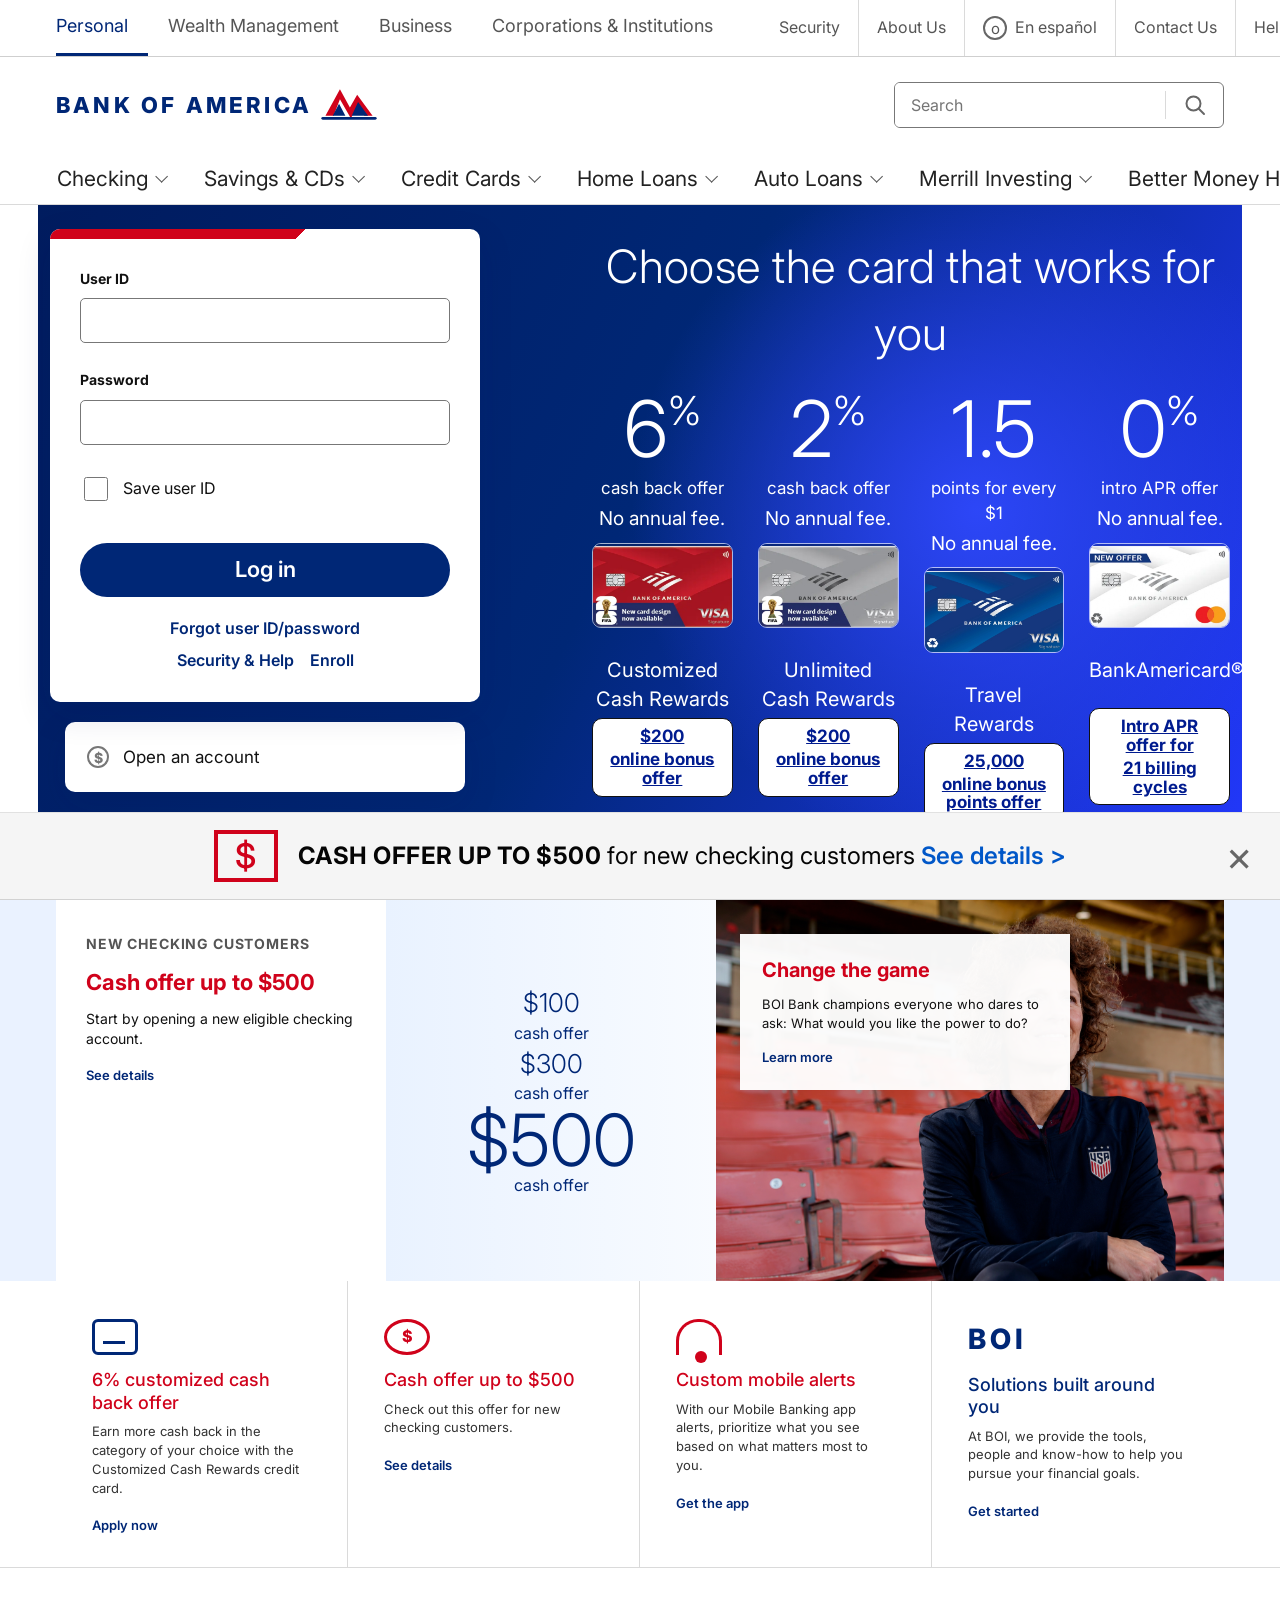
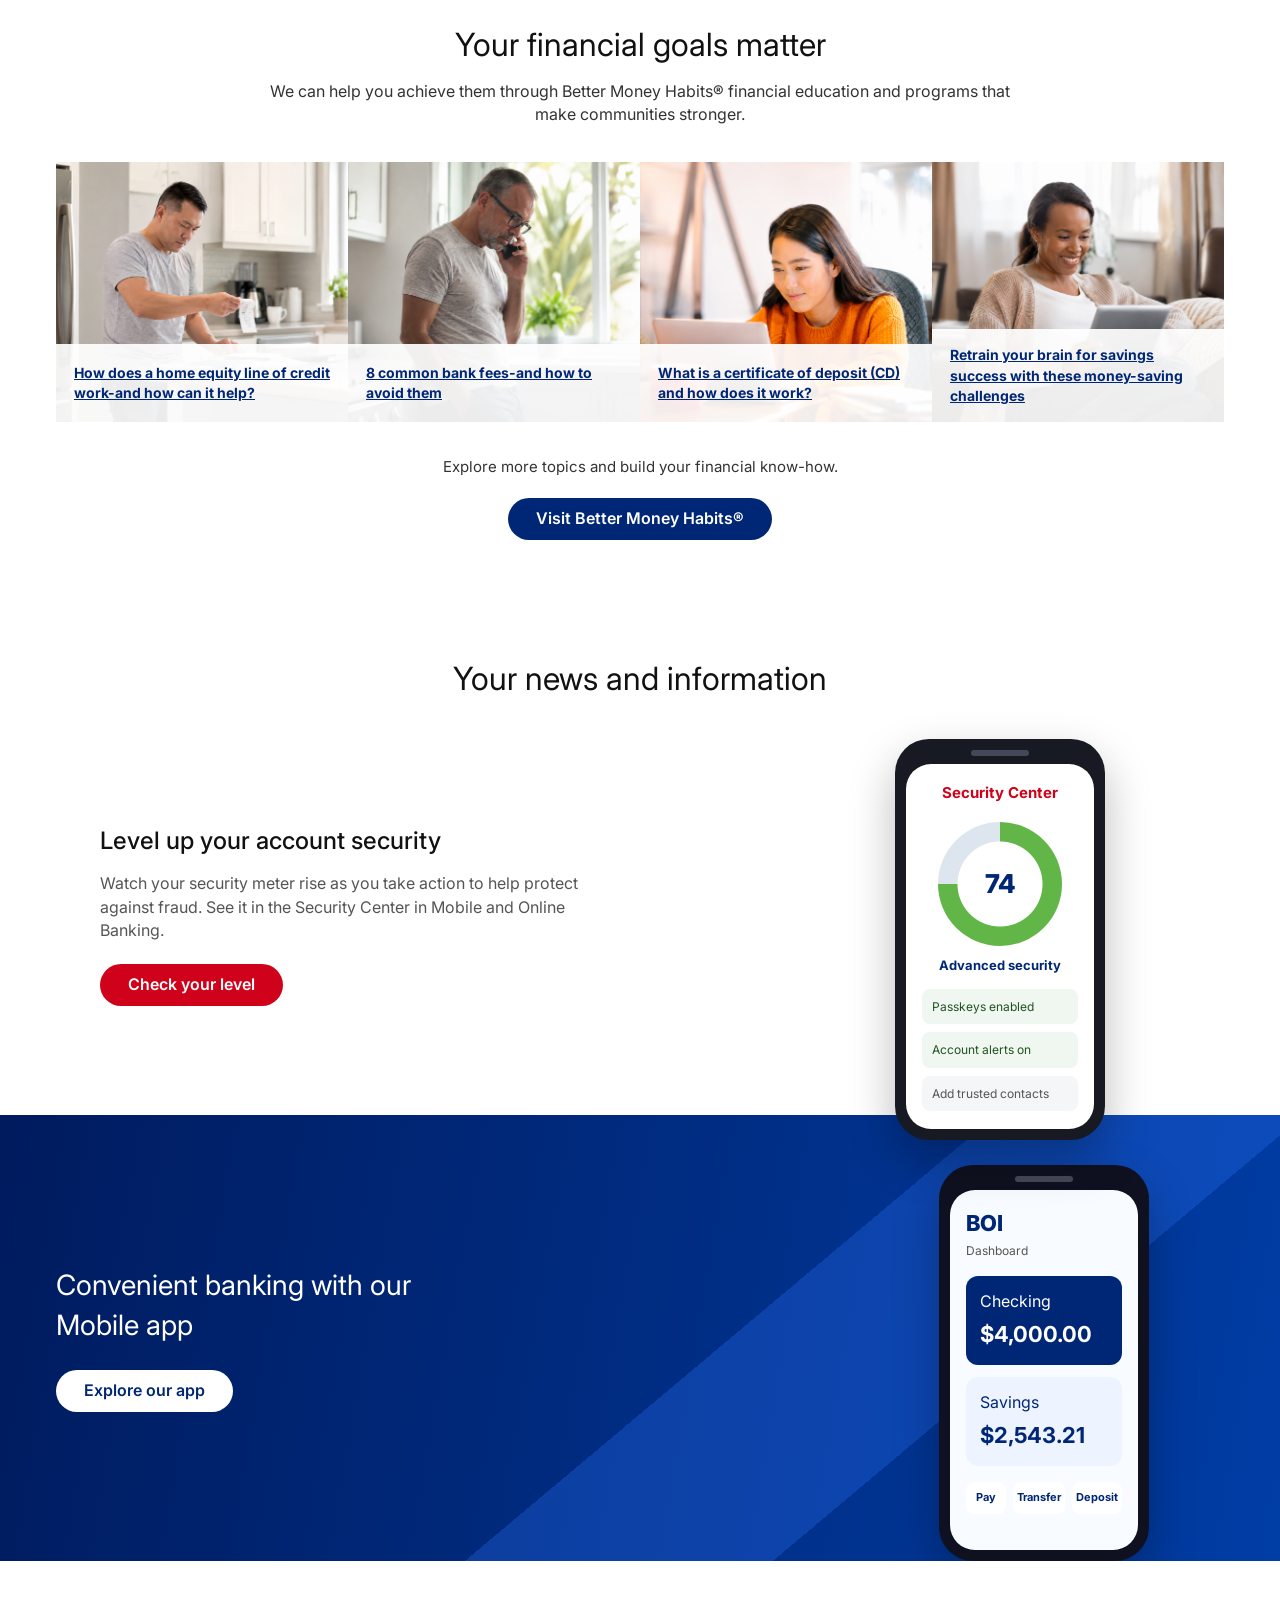
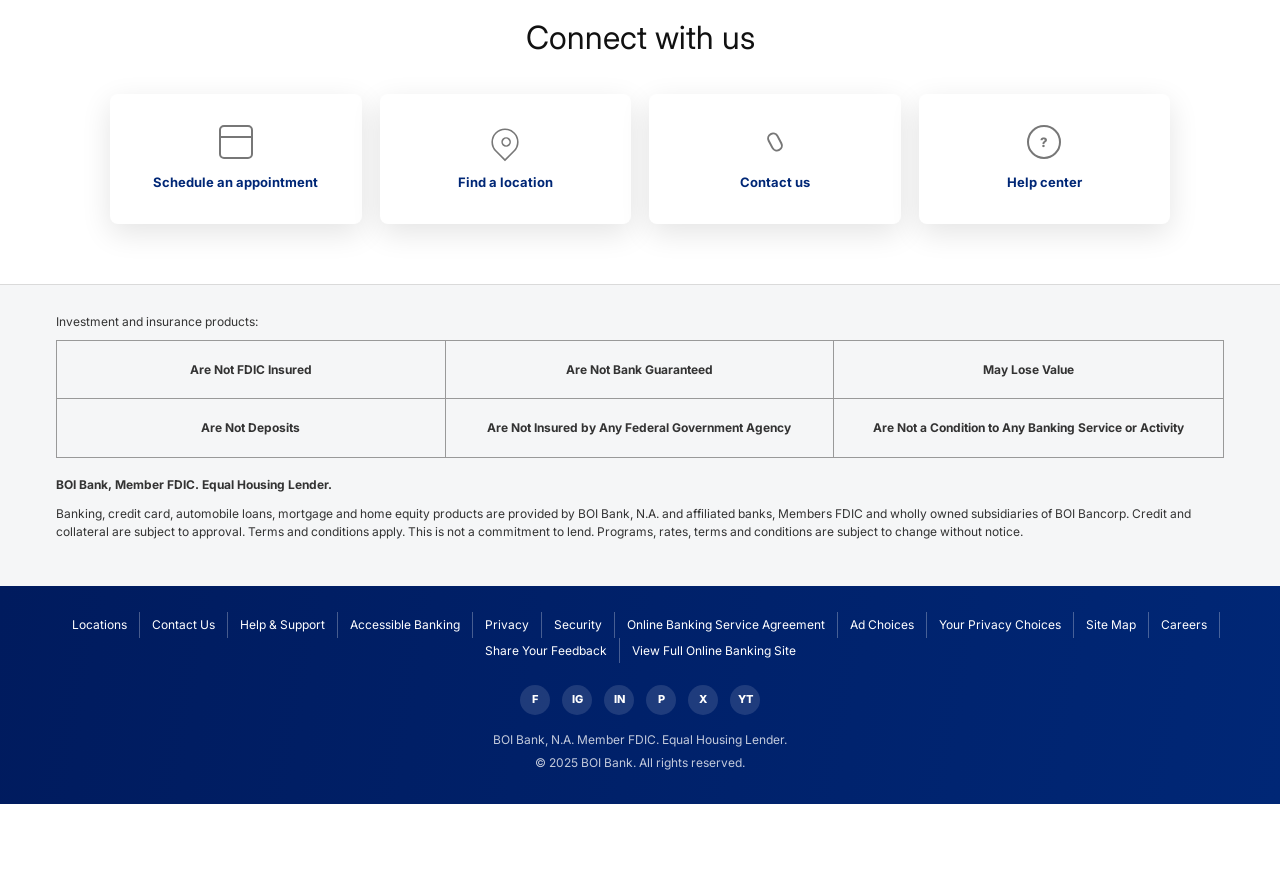
==== index.html @ 5968e564 "Initial banking site" ====
<!DOCTYPE html>
<html lang="en">
<head>
  <meta charset="UTF-8">
  <meta name="viewport" content="width=device-width, initial-scale=1.0">
  <title>Bank of America</title>
  <link rel="icon" href="favicon.svg" type="image/svg+xml">
  <link rel="preconnect" href="https://fonts.googleapis.com">
  <link rel="preconnect" href="https://fonts.gstatic.com" crossorigin>
  <link href="https://fonts.googleapis.com/css2?family=Inter:wght@300;400;500;600;700;800&display=swap" rel="stylesheet">
  <link rel="stylesheet" href="styles.css">
</head>
<body>
  <div class="fdic-strip">
    <div class="shell fdic-strip__inner">
      <span><em>Bank of America deposit products:</em></span>
      <strong>FDIC</strong>
      <span>FDIC-Insured - Backed by the full faith and credit of the U.S. Government</span>
    </div>
  </div>

  <div class="audience-bar">
    <div class="shell audience-bar__inner">
      <nav class="audience-tabs" aria-label="Audience navigation">
        <a class="active" href="#">Personal</a>
        <a href="#">Wealth Management</a>
        <a href="#">Business</a>
        <a href="#">Corporations &amp; Institutions</a>
      </nav>
      <nav class="utility-links" aria-label="Utility navigation">
        <a href="#">Security</a>
        <a href="#">About Us</a>
        <a class="language-link" href="#"><span aria-hidden="true">o</span> En espa&ntilde;ol</a>
        <a href="#">Contact Us</a>
        <a href="#">Help</a>
      </nav>
    </div>
  </div>

  <header class="site-header">
    <div class="shell header-main">
      <a class="brand" href="#" aria-label="BOI Bank home">
        <span class="brand-mark" aria-hidden="true">
          <svg viewBox="0 0 64 42" role="img">
            <path d="M6 36 22 7l11 20 8-14 17 23h-9L42 25l-8 14-12-21L15 36z" fill="#D0021B"/>
            <path d="M14 36h14l-7-13zM35 36h18L42 21z" fill="#002776"/>
            <path d="M3 39h58" stroke="#002776" stroke-width="3" stroke-linecap="round"/>
          </svg>
        </span>
        <span class="brand-text">
          <strong>Bank of America</strong>
        </span>
      </a>
      <form class="search" role="search">
        <label class="sr-only" for="searchInput">Search</label>
        <input id="searchInput" type="search" placeholder="Search">
        <button type="submit" aria-label="Search">
          <svg viewBox="0 0 24 24" width="24" height="24" aria-hidden="true">
            <circle cx="10.5" cy="10.5" r="7" fill="none" stroke="currentColor" stroke-width="2"/>
            <path d="m16 16 5 5" fill="none" stroke="currentColor" stroke-width="2" stroke-linecap="round"/>
          </svg>
        </button>
      </form>
      <button class="menu-toggle" type="button" aria-expanded="false" aria-controls="mobileMenuDrawer">
        <span></span><span></span><span></span>
        <span class="sr-only">Open menu</span>
      </button>
    </div>
    <nav class="primary-nav" id="primaryNav" aria-label="Primary navigation">
      <div class="shell primary-nav__inner">
        <div class="primary-nav__item">
          <button class="primary-nav__trigger" type="button" aria-expanded="false" aria-controls="checkingMega">
            Checking <span class="nav-chevron" aria-hidden="true"></span>
          </button>
          <div class="mega-menu" id="checkingMega">
            <div class="shell mega-menu__inner">
              <section class="mega-menu__intro" aria-label="Checking overview">
                <h2>Stay flexible with Bank of America Advantage Banking</h2>
                <a class="mega-cta" href="/deposits/checking/checking-accounts/">Explore checking solutions</a>
                <h3>Discover ways to bank</h3>
                <a href="/online-banking/">Online Banking</a>
                <a href="/mobile-banking/">Mobile Banking</a>
                <a href="/deposits/debit-card/">Debit Card</a>
              </section>

              <section class="mega-menu__links" aria-label="Checking products">
                <article><a href="/deposits/checking/checking-accounts/">BOI Advantage Banking</a><p>Checking accounts to meet you where you are in your journey</p></article>
                <article><a href="/deposits/checking/student-banking/">Banking for students and young adults</a><p>Ready to go wherever you go...</p></article>
                <article><a href="/small-business/checking/">Business Checking</a><p>Convenient checking solutions to fit your unique business needs</p></article>
                <h3>Learn about select offerings</h3>
                <article><a href="/rewards/">Bank of America Rewards</a><p>Save hundreds on banking fees annually</p></article>
                <article><a href="/signature-services/">Signature Services</a><p>Get help with estate services, account changes, notary services and power of attorney</p></article>
              </section>

              <aside class="mega-menu__aside" aria-label="Checking offers">
                <div class="mega-offer-card">
                  <h3>New checking customers</h3>
                  <div class="mega-offer-card__image">
                    <div class="mega-offer-amounts"><span>$100</span><span>$300</span><strong>$500</strong></div>
                    <img src="images/card-red.png" alt="Red rewards card">
                  </div>
                  <a href="/deposits/checking/checking-offers/">Cash offer up to $500. See details</a>
                </div>
                <div class="mega-appointment-card">
                  <h3>Want to meet with us?</h3>
                  <a href="/appointments/"><span aria-hidden="true">31</span> Schedule an appointment</a>
                </div>
              </aside>
            </div>
          </div>
        </div>

        <div class="primary-nav__item">
          <button class="primary-nav__trigger" type="button" aria-expanded="false" aria-controls="savingsMega">
            Savings &amp; CDs <span class="nav-chevron" aria-hidden="true"></span>
          </button>
          <div class="mega-menu" id="savingsMega">
            <div class="shell mega-menu__inner">
              <section class="mega-menu__intro" aria-label="Savings overview">
                <h2>Savings made simple and rewarding</h2>
                <h3>Discover ways to bank</h3>
                <a href="/online-banking/">Online Banking</a>
                <a href="/mobile-banking/">Mobile Banking</a>
              </section>
              <section class="mega-menu__links" aria-label="Savings products">
                <article><a href="/deposits/savings/savings-accounts/">BOI Advantage Savings</a></article>
                <article><a href="/deposits/cds/">CDs</a></article>
                <article><a href="/deposits/iras/">IRAs</a></article>
                <h3>Learn about select offerings</h3>
                <article><a href="/rewards/">BOI Rewards</a><p>Enjoy benefits that grow as your balances grow.</p></article>
                <article><a href="/signature-services/">Signature Services</a><p>Get help with estate services, account changes and power of attorney.</p></article>
              </section>
              <aside class="mega-menu__aside" aria-label="Savings offers">
                <div class="mega-red-card">
                  <h3>Bank of America Advantage Savings</h3>
                  <div class="mega-red-card__art">Start saving today</div>
                  <a href="/deposits/savings/open-account/">Open a savings account</a>
                </div>
                <div class="mega-appointment-card">
                  <h3>Want to meet with us?</h3>
                  <a href="/appointments/"><span aria-hidden="true">31</span> Schedule an appointment</a>
                </div>
              </aside>
            </div>
          </div>
        </div>

        <div class="primary-nav__item">
          <button class="primary-nav__trigger" type="button" aria-expanded="false" aria-controls="cardsMega">
            Credit Cards <span class="nav-chevron" aria-hidden="true"></span>
          </button>
          <div class="mega-menu mega-menu--cards" id="cardsMega">
            <div class="shell mega-menu__inner">
              <section class="mega-menu__intro" aria-label="Credit card overview">
                <h2>Find the perfect credit card from among our most popular options</h2>
                <a class="mega-cta" href="/credit-cards/">Shop all credit cards</a>
                <h3>Manage existing cards and offers</h3>
                <a href="/credit-cards/manage-account/">Manage your credit card account</a>
                <a href="/credit-cards/respond-to-mail-offer/">Respond to mail offer</a>
              </section>
              <section class="mega-menu__links mega-menu__links--dense" aria-label="Credit card categories">
                <article><a href="/credit-cards/cash-back-credit-cards/">Cash Back Credit Cards</a></article>
                <article><a href="/credit-cards/travel-rewards-credit-cards/">Travel and Airlines Rewards Cards</a></article>
                <article><a href="/credit-cards/lower-interest-rate-credit-cards/">Lower Interest Rate Cards</a></article>
                <article><a href="/credit-cards/points-rewards-credit-cards/">Points Rewards Cards</a></article>
                <article><a href="/credit-cards/build-credit-credit-cards/">Cards to Build or Rebuild Credit</a></article>
                <article><a href="/credit-cards/student-credit-cards/">Cards for Students</a></article>
                <h3>Learn about select offerings</h3>
                <article><a href="/rewards/">Bank of America Rewards</a><p>Earn a 10%-75% rewards bonus on eligible credit cards</p></article>
                <article><a href="/signature-services/">Signature Services</a><p>Get help with estate services, account changes and power of attorney</p></article>
              </section>
              <aside class="mega-menu__aside" aria-label="Credit card offers">
                <div class="mega-offer-card">
                  <h3>See if you prequalify</h3>
                  <div class="mega-prequalify-art">
                    <img src="images/card-red.png" alt="Red cash rewards card">
                    <img src="images/card-silver.png" alt="Silver rewards card">
                    <img src="images/card-white.png" alt="White intro APR card">
                    <img src="images/card-blue.png" alt="Blue travel card">
                  </div>
                  <a href="/credit-cards/prequalify/">Find a credit card with no impact to your credit score</a>
                </div>
                <div class="mega-appointment-card">
                  <h3>Want to meet with us?</h3>
                  <a href="/appointments/"><span aria-hidden="true">31</span> Schedule an appointment</a>
                </div>
              </aside>
            </div>
          </div>
        </div>

        <div class="primary-nav__item">
          <button class="primary-nav__trigger" type="button" aria-expanded="false" aria-controls="homeMega">
            Home Loans <span class="nav-chevron" aria-hidden="true"></span>
          </button>
          <div class="mega-menu mega-menu--home" id="homeMega">
            <div class="shell mega-menu__inner mega-menu__inner--resource">
              <section class="mega-menu__column" aria-label="Explore home loans">
                <h3>Explore home loans</h3>
                <article><a href="/mortgage/home-mortgage/">Mortgage</a><p>Get the right mortgage to finance your new home</p></article>
                <article><a href="/mortgage/refinance/">Refinance</a><p>Refinance your existing mortgage and get cash out</p></article>
                <article><a href="/mortgage/home-equity/">Home equity</a><p>Use the value of your home to help pay for something you need</p></article>
                <h3>Manage existing home loans</h3>
                <a href="/mortgage/help-with-home-loan-payments/">Help with home loan payments</a>
                <a href="/mortgage/manage-your-loans/">Manage your loans</a>
              </section>
              <section class="mega-menu__column" aria-label="Home loan resources">
                <h3>Discover resources</h3>
                <article><a href="/mortgage/home-resource-center/">Home Resource Center</a><p>Check out these videos, articles and more for buying or remodeling a home</p></article>
                <article><a href="/mortgage/find-a-home/">Find a home</a><p>Browse up-to-date listings for the home you want</p></article>
                <h3>Learn about select offerings</h3>
                <article><a href="/rewards/">Bank of America Rewards</a><p>Save on your next home loan or HELOC</p></article>
              </section>
              <aside class="mega-menu__aside" aria-label="Home loan appointment">
                <div class="mega-appointment-card">
                  <h3>Want to meet with us?</h3>
                  <a href="/appointments/"><span aria-hidden="true">31</span> Schedule an appointment</a>
                </div>
              </aside>
            </div>
          </div>
        </div>

        <div class="primary-nav__item">
          <button class="primary-nav__trigger" type="button" aria-expanded="false" aria-controls="autoMega">
            Auto Loans <span class="nav-chevron" aria-hidden="true"></span>
          </button>
          <div class="mega-menu mega-menu--auto" id="autoMega">
            <div class="shell mega-menu__inner mega-menu__inner--resource">
              <section class="mega-menu__column" aria-label="Explore auto loans">
                <h3>Explore auto loans</h3>
                <article><a href="/auto-loans/">Auto purchase loans</a><p>Competitive rates on dealer purchase loans</p></article>
                <article><a href="/auto-loans/prequalification/">Auto loan prequalification</a><p>For customers with a BOI login with no credit score impact</p></article>
                <article><a href="/auto-loans/electric-vehicle/">Ready for an electric vehicle?</a><p>Resources for driving towards a cleaner tomorrow</p></article>
                <h3>Manage requests</h3>
                <a href="/auto-loans/application-status/">Check application status</a>
                <a href="/auto-loans/saved-prequalification/">Return to saved prequalification</a>
              </section>
              <section class="mega-menu__column" aria-label="Auto loan actions">
                <h3>Take action</h3>
                <a href="/auto-loans/rates/">Check auto loan rates</a>
                <a href="/auto-loans/calculator/">Use the auto loan calculator</a>
                <a href="/auto-loans/shop-for-a-car/">Shop for a car</a>
                <a href="/auto-loans/apply/">Apply for an auto loan</a>
                <h3>Learn about select offerings</h3>
                <article><a href="/rewards/">Bank of America Rewards</a><p>Get an interest rate discount of 0.10%-0.50% on auto loans</p></article>
              </section>
              <aside class="mega-menu__aside" aria-label="Auto loan offers">
                <div class="mega-info-card">
                  <h3>Auto loans</h3>
                  <div class="mega-auto-art" aria-hidden="true"><span></span></div>
                  <a href="/auto-loans/rates/">Auto loans for the perfect ride. Check rates now</a>
                </div>
                <div class="mega-appointment-card">
                  <h3>Want to meet with us?</h3>
                  <a href="/appointments/"><span aria-hidden="true">31</span> Schedule an appointment</a>
                </div>
              </aside>
            </div>
          </div>
        </div>

        <div class="primary-nav__item">
          <button class="primary-nav__trigger" type="button" aria-expanded="false" aria-controls="investingMega">
            Merrill Investing <span class="nav-chevron" aria-hidden="true"></span>
          </button>
          <div class="mega-menu mega-menu--investing" id="investingMega">
            <div class="shell mega-menu__inner">
              <section class="mega-menu__intro" aria-label="Investing overview">
                <div class="investment-brand">Merrill <span>Investing Services</span></div>
                <h2>Reinventing what it means to be a confident investor</h2>
                <a class="mega-cta" href="/investing/">Get started</a>
              </section>
              <section class="mega-menu__links" aria-label="Investing services">
                <article><a href="/investing/self-directed/">Build your own portfolio</a><p>Take advantage of flexible, easy-to-use tools with self-directed investing</p></article>
                <article><a href="/investing/guided/">Get a professionally managed portfolio</a><p>Investment professionals design and manage a portfolio aligned to your goals</p></article>
                <article><a href="/investing/advisor/">Work with a dedicated advisor</a><p>Get one-on-one guidance and develop a comprehensive strategy</p></article>
                <article><a href="/rewards/">BOI Rewards</a><p>Your deposits and investing balances get you more with BOI Rewards</p></article>
                <article><a href="/investing/compare/">Compare ways to invest</a></article>
                <h3>Learn about customized solutions</h3>
                <article><a href="/private-bank/">BOI Private Bank</a><p>Get help managing the complexities of substantial wealth</p></article>
              </section>
              <aside class="mega-menu__aside" aria-label="Investing support">
                <div class="mega-info-card">
                  <h3>Merrill Investing</h3>
                  <div class="mega-invest-art" aria-hidden="true"></div>
                  <a href="/investing/retirement/">Start investing for retirement</a>
                </div>
                <div class="mega-appointment-card">
                  <h3>Want to meet with us?</h3>
                  <a href="/appointments/"><span aria-hidden="true">31</span> Schedule an appointment</a>
                </div>
              </aside>
            </div>
          </div>
        </div>

        <div class="primary-nav__item">
          <button class="primary-nav__trigger" type="button" aria-expanded="false" aria-controls="habitsMega">
            Better Money Habits&reg; <span class="nav-chevron" aria-hidden="true"></span>
          </button>
          <div class="mega-menu mega-menu--habits" id="habitsMega">
            <div class="shell mega-menu__inner mega-menu__inner--habits">
              <section class="mega-menu__intro" aria-label="Financial education overview">
                <h2>Videos and tips to better manage your financial life</h2>
                <a class="mega-cta" href="/better-money-habits/">Visit BetterMoneyHabits.com</a>
              </section>
              <section class="topic-grid" aria-label="Financial education topics">
                <a href="/better-money-habits/credit/"><span>CR</span> Credit</a>
                <a href="/better-money-habits/investing/"><span>IN</span> Investing</a>
                <a href="/better-money-habits/debt/"><span>$</span> Debt</a>
                <a href="/better-money-habits/college/"><span>CO</span> College</a>
                <a href="/better-money-habits/saving-budgeting/"><span>SB</span> Saving &amp; Budgeting</a>
                <a href="/better-money-habits/privacy-security/"><span>PS</span> Privacy &amp; Security</a>
                <a href="/better-money-habits/homeownership/"><span>HO</span> Homeownership</a>
                <a href="/better-money-habits/personal-banking/"><span>PB</span> Personal Banking</a>
                <a href="/better-money-habits/auto/"><span>AU</span> Auto</a>
                <a href="/better-money-habits/taxes-income/"><span>T</span> Taxes &amp; Income</a>
              </section>
              <aside class="mega-menu__aside" aria-label="Featured education content">
                <div class="mega-info-card">
                  <h3>Featured topic</h3>
                  <div class="mega-invest-art" aria-hidden="true"></div>
                  <a href="/better-money-habits/retirement/">Start investing for retirement</a>
                </div>
              </aside>
            </div>
          </div>
        </div>
      </div>
    </nav>
    <div class="mobile-menu-overlay" data-mobile-menu-close></div>
    <aside class="mobile-menu-drawer" id="mobileMenuDrawer" aria-labelledby="mobileMenuTitle" aria-hidden="true">
      <div class="mobile-menu__header">
        <h2 id="mobileMenuTitle">Menu</h2>
        <button class="mobile-menu__close" type="button" aria-label="Close menu" data-mobile-menu-close>&times;</button>
      </div>
      <nav class="mobile-menu__links" aria-label="Mobile menu">
        <a href="/auth/enroll/enroll-entry/">Enroll</a>
        <a href="/secure-mycommunications/public/appointments/">Schedule an appointment</a>
        <a href="/online-banking/mobile-banking/">Get the app</a>
        <a href="https://homeloanhelp.bankofamerica.com/en/">Help with home loan payments</a>

        <span class="mobile-menu__divider" aria-hidden="true"></span>

        <a href="/smallbusiness/">Business</a>
        <a href="/wealth-management/">Wealth Management</a>

        <span class="mobile-menu__divider" aria-hidden="true"></span>

        <a href="/en/security">Privacy &amp; Security</a>
        <a href="/customer-service/contact-us/about-bank-of-america/">About Us</a>
        <a href="/es/">En espa&ntilde;ol</a>
        <a href="/customer-service/contact-us/">Contact Us</a>
        <a href="/customer-service/">Help</a>
      </nav>
    </aside>
  </header>

  <main>
    <section class="hero" aria-label="Online banking and credit card offers">
      <div class="shell hero__inner">
        <div class="hero__left">
          <aside class="login-card" aria-label="Online banking login">
            <form id="loginForm" autocomplete="off">
              <label for="userId">User ID</label>
              <input id="userId" name="userId" type="text">
              <label for="password">Password</label>
              <input id="password" name="password" type="password">
              <div class="check-row">
                <input id="saveUser" name="saveUser" type="checkbox">
                <label for="saveUser">Save user ID</label>
              </div>
              <button class="login-button" type="submit">Log in</button>
            </form>
            <div class="login-links">
              <a href="#">Forgot user ID/password</a>
              <span><a href="#">Security &amp; Help</a> <a href="#">Enroll</a></span>
            </div>
          </aside>
          <a class="open-account" href="#">
            <span aria-hidden="true">$</span>
            Open an account
          </a>
        </div>

        <div class="hero__cards">
          <h1>Choose the card that works for you</h1>
          <div class="offer-grid">
            <article class="card-offer">
              <p class="rate">6<span>%</span></p>
              <p class="reward">cash back offer</p>
              <p class="fee">No annual fee.</p>
              <img src="images/card-red.png" alt="Red Bank of America Customized Cash Rewards credit card">
              <h2>Customized Cash Rewards</h2>
              <a href="#"><strong>$200</strong> online bonus offer</a>
            </article>
            <article class="card-offer">
              <p class="rate">2<span>%</span></p>
              <p class="reward">cash back offer</p>
              <p class="fee">No annual fee.</p>
              <img src="images/card-silver.png" alt="Silver Bank of America Unlimited Cash Rewards credit card">
              <h2>Unlimited Cash Rewards</h2>
              <a href="#"><strong>$200</strong> online bonus offer</a>
            </article>
            <article class="card-offer">
              <p class="rate">1.5</p>
              <p class="reward">points for every $1</p>
              <p class="fee">No annual fee.</p>
              <img src="images/card-blue.png" alt="Blue Bank of America Travel Rewards credit card">
              <h2>Travel Rewards</h2>
              <a href="#"><strong>25,000</strong> online bonus points offer</a>
            </article>
            <article class="card-offer">
              <p class="rate">0<span>%</span></p>
              <p class="reward">intro APR offer</p>
              <p class="fee">No annual fee.</p>
              <img src="images/card-white.png" alt="White BankAmericard with introductory APR offer">
              <h2>BankAmericard&reg;</h2>
              <a href="#">Intro APR offer for <strong>21 billing cycles</strong></a>
            </article>
          </div>
        </div>
      </div>
    </section>

    <section class="cash-ribbon" id="cashRibbon" aria-label="Checking cash offer">
      <div class="cash-ribbon__inner">
        <span class="cash-ribbon__icon" aria-hidden="true">$</span>
        <p><strong>CASH OFFER UP TO $500</strong> for new checking customers <a href="#">See details &gt;</a></p>
        <button class="icon-close" type="button" aria-label="Close cash offer" data-close="cashRibbon">&times;</button>
      </div>
    </section>

    <section class="promo-strip" aria-label="Promotions">
      <div class="shell promo-strip__inner">
        <article class="promo-card promo-card--checking">
          <p class="eyebrow">NEW CHECKING CUSTOMERS</p>
          <h2>Cash offer up to $500</h2>
          <p>Start by opening a new eligible checking account.</p>
          <a href="#">See details</a>
        </article>
        <div class="promo-card promo-card--cash" aria-label="Cash offer amounts">
          <p><span>$100</span> cash offer</p>
          <p><span>$300</span> cash offer</p>
          <p class="cash-large"><span>$500</span> cash offer</p>
        </div>
        <article class="promo-story">
          <img src="images/coach-stadium.png" alt="Female coach in a stadium">
          <div class="story-box">
            <h2>Change the game</h2>
            <p>BOI Bank champions everyone who dares to ask: What would you like the power to do?</p>
            <a href="#">Learn more</a>
          </div>
        </article>
      </div>
    </section>

    <section class="feature-row" aria-label="Banking offers and services">
      <div class="shell feature-row__inner">
        <article class="feature-item">
          <div class="line-icon card-icon" aria-hidden="true"></div>
          <h2>6% customized cash back offer</h2>
          <p>Earn more cash back in the category of your choice with the Customized Cash Rewards credit card.</p>
          <a href="#">Apply now</a>
        </article>
        <article class="feature-item">
          <div class="line-icon money-icon" aria-hidden="true"></div>
          <h2>Cash offer up to $500</h2>
          <p>Check out this offer for new checking customers.</p>
          <a href="#">See details</a>
        </article>
        <article class="feature-item">
          <div class="line-icon bell-icon" aria-hidden="true"></div>
          <h2>Custom mobile alerts</h2>
          <p>With our Mobile Banking app alerts, prioritize what you see based on what matters most to you.</p>
          <a href="#">Get the app</a>
        </article>
        <article class="feature-item feature-item--brand">
          <div class="mini-brand" aria-hidden="true">BOI</div>
          <h2>Solutions built around you</h2>
          <p>At BOI, we provide the tools, people and know-how to help you pursue your financial goals.</p>
          <a href="#">Get started</a>
        </article>
      </div>
    </section>

    <section class="goals" aria-labelledby="goalsHeading">
      <div class="shell">
        <div class="section-heading">
          <h2 id="goalsHeading">Your financial goals matter</h2>
          <p>We can help you achieve them through Better Money Habits&reg; financial education and programs that make communities stronger.</p>
        </div>
        <div class="article-grid">
          <a href="#" class="article-card">
            <img src="images/man-bills-kitchen.png" alt="Man reviewing bills in a kitchen">
            <span>How does a home equity line of credit work-and how can it help?</span>
          </a>
          <a href="#" class="article-card">
            <img src="images/man-phone-kitchen.png" alt="Man on the phone in a kitchen">
            <span>8 common bank fees-and how to avoid them</span>
          </a>
          <a href="#" class="article-card">
            <img src="images/woman-laptop.png" alt="Young woman using a laptop">
            <span>What is a certificate of deposit (CD) and how does it work?</span>
          </a>
          <a href="#" class="article-card">
            <img src="images/woman-tablet.png" alt="Smiling woman using a tablet">
            <span>Retrain your brain for savings success with these money-saving challenges</span>
          </a>
        </div>
        <p class="goals__more">Explore more topics and build your financial know-how.</p>
        <a class="pill-button pill-button--navy" href="#">Visit Better Money Habits&reg;</a>
      </div>
    </section>

    <section class="security-news" aria-labelledby="newsHeading">
      <div class="shell">
        <h2 id="newsHeading">Your news and information</h2>
        <div class="security-news__inner">
          <article class="security-copy">
            <h3>Level up your account security</h3>
            <p>Watch your security meter rise as you take action to help protect against fraud. See it in the Security Center in Mobile and Online Banking.</p>
            <a class="pill-button pill-button--red" href="#">Check your level</a>
          </article>
          <div class="phone phone--security" aria-label="Mobile security center mockup" role="img">
            <div class="phone__speaker"></div>
            <div class="phone__screen">
              <p class="phone-title">Security Center</p>
              <div class="gauge"><span>74</span></div>
              <p class="secure-label">Advanced security</p>
              <div class="secure-row">Passkeys enabled</div>
              <div class="secure-row">Account alerts on</div>
              <div class="secure-row muted">Add trusted contacts</div>
            </div>
          </div>
        </div>
      </div>
    </section>

    <section class="app-banner" aria-label="Mobile banking app">
      <div class="shell app-banner__inner">
        <div>
          <h2>Convenient banking with our Mobile app</h2>
          <a class="pill-button pill-button--white" href="#">Explore our app</a>
        </div>
        <div class="phone phone--app" aria-label="BOI mobile banking app mockup" role="img">
          <div class="phone__speaker"></div>
          <div class="phone__screen">
            <p class="app-bank">BOI</p>
            <p class="app-small">Dashboard</p>
            <div class="balance-card">
              <span>Checking</span>
              <strong>$4,000.00</strong>
            </div>
            <div class="balance-card balance-card--light">
              <span>Savings</span>
              <strong>$2,543.21</strong>
            </div>
            <div class="app-actions">
              <span>Pay</span><span>Transfer</span><span>Deposit</span>
            </div>
          </div>
        </div>
      </div>
    </section>

    <section class="connect" aria-labelledby="connectHeading">
      <div class="shell">
        <h2 id="connectHeading">Connect with us</h2>
        <div class="connect-grid">
          <a href="#"><span class="connect-icon calendar" aria-hidden="true"></span>Schedule an appointment</a>
          <a href="#"><span class="connect-icon pin" aria-hidden="true"></span>Find a location</a>
          <a href="#"><span class="connect-icon phone-icon" aria-hidden="true"></span>Contact us</a>
          <a href="#"><span class="connect-icon help" aria-hidden="true"></span>Help center</a>
        </div>
      </div>
    </section>

    <section class="legal" aria-label="Legal disclosures">
      <div class="shell">
        <p class="legal__title">Investment and insurance products:</p>
        <div class="legal-grid">
          <strong>Are Not FDIC Insured</strong>
          <strong>Are Not Bank Guaranteed</strong>
          <strong>May Lose Value</strong>
          <strong>Are Not Deposits</strong>
          <strong>Are Not Insured by Any Federal Government Agency</strong>
          <strong>Are Not a Condition to Any Banking Service or Activity</strong>
        </div>
        <p><strong>BOI Bank, Member FDIC. Equal Housing Lender.</strong></p>
        <p>Banking, credit card, automobile loans, mortgage and home equity products are provided by BOI Bank, N.A. and affiliated banks, Members FDIC and wholly owned subsidiaries of BOI Bancorp. Credit and collateral are subject to approval. Terms and conditions apply. This is not a commitment to lend. Programs, rates, terms and conditions are subject to change without notice.</p>
      </div>
    </section>
  </main>

  <footer class="site-footer">
    <div class="shell">
      <nav class="footer-links" aria-label="Footer navigation">
        <a href="#">Locations</a>
        <a href="#">Contact Us</a>
        <a href="#">Help &amp; Support</a>
        <a href="#">Accessible Banking</a>
        <a href="#">Privacy</a>
        <a href="#">Security</a>
        <a href="#">Online Banking Service Agreement</a>
        <a href="#">Ad Choices</a>
        <a href="#">Your Privacy Choices</a>
        <a href="#">Site Map</a>
        <a href="#">Careers</a>
        <a href="#">Share Your Feedback</a>
        <a href="#">View Full Online Banking Site</a>
      </nav>
      <div class="socials" aria-label="Social media links">
        <a href="#" aria-label="Facebook">f</a>
        <a href="#" aria-label="Instagram">ig</a>
        <a href="#" aria-label="LinkedIn">in</a>
        <a href="#" aria-label="Pinterest">p</a>
        <a href="#" aria-label="X">x</a>
        <a href="#" aria-label="YouTube">yt</a>
      </div>
      <p>BOI Bank, N.A. Member FDIC. Equal Housing Lender.</p>
      <p>&copy; 2025 BOI Bank. All rights reserved.</p>
    </div>
  </footer>

  <script src="script.js"></script>
</body>
</html>
---- styles.css ----
:root {
  --primary-navy: #002776;
  --deep-blue: #003DA5;
  --dark-navy: #001B5E;
  --red: #D0021B;
  --light-blue: #EAF2FF;
  --light-gray: #F5F6F7;
  --border-gray: #DADADA;
  --text-dark: #111111;
  --text-muted: #555555;
  --white: #FFFFFF;
  --shadow: 0 12px 34px rgba(0, 24, 84, 0.14);
  --font: "Inter", Arial, Helvetica, sans-serif;
}

* {
  box-sizing: border-box;
}

html {
  scroll-behavior: smooth;
}

body {
  margin: 0;
  padding-bottom: 86px;
  color: var(--text-dark);
  background: var(--white);
  font-family: var(--font);
  line-height: 1.45;
}

img {
  display: block;
  max-width: 100%;
}

a {
  color: var(--primary-navy);
  text-decoration: none;
}

a:hover {
  text-decoration: underline;
}

button,
input {
  font: inherit;
}

.shell {
  width: 100%;
  margin: 0;
  padding: 0 56px;
}

.sr-only {
  position: absolute;
  width: 1px;
  height: 1px;
  padding: 0;
  margin: -1px;
  overflow: hidden;
  clip: rect(0, 0, 0, 0);
  white-space: nowrap;
  border: 0;
}

.icon-close {
  border: 0;
  background: transparent;
  color: #555;
  font-size: 22px;
  line-height: 1;
  cursor: pointer;
}

.fdic-strip {
  min-height: 42px;
  display: none;
  align-items: center;
  background: #f6f6f6;
  border-top: 1px solid #e4e4e4;
  border-bottom: 1px solid #e4e4e4;
  color: #333;
  font-size: 14px;
}

.fdic-strip__inner {
  display: flex;
  align-items: center;
  justify-content: center;
  gap: 10px;
  white-space: nowrap;
}

.fdic-strip strong {
  color: var(--primary-navy);
  font-size: 26px;
  font-weight: 800;
  letter-spacing: -0.04em;
}

.audience-bar {
  background: var(--white);
  border-bottom: 1px solid #cfcfcf;
}

.audience-bar__inner {
  min-height: 56px;
  display: flex;
  align-items: stretch;
  justify-content: space-between;
  gap: 28px;
}

.audience-tabs,
.utility-links {
  display: flex;
  align-items: stretch;
  gap: 0;
  white-space: nowrap;
}

.audience-tabs a {
  display: flex;
  align-items: center;
  padding: 0 20px;
  border-bottom: 3px solid transparent;
  color: #555;
  font-size: 18px;
}

.audience-tabs a:first-child {
  padding-left: 0;
}

.audience-tabs a.active {
  color: var(--primary-navy);
  border-bottom-color: var(--primary-navy);
}

.utility-links a {
  display: flex;
  align-items: center;
  gap: 8px;
  padding: 0 18px;
  border-right: 1px solid var(--border-gray);
  color: #555;
  font-size: 16px;
}

.utility-links a:last-child {
  border-right: 0;
  padding-right: 0;
}

.language-link span {
  display: inline-grid;
  place-items: center;
  width: 24px;
  height: 24px;
  border: 2px solid #666;
  border-radius: 50%;
  font-size: 15px;
  line-height: 1;
}

.site-header {
  position: relative;
  z-index: 20;
  background: var(--white);
  border-bottom: 1px solid var(--border-gray);
}

.header-main {
  min-height: 96px;
  display: flex;
  align-items: center;
  justify-content: space-between;
  gap: 32px;
}

.brand {
  display: inline-flex;
  align-items: center;
  gap: 8px;
}

.brand:hover {
  text-decoration: none;
}

.brand-mark {
  width: 58px;
  order: 2;
  color: var(--primary-navy);
}

.brand-text {
  display: grid;
  gap: 0;
  line-height: 1;
  letter-spacing: 0.2em;
  color: var(--primary-navy);
  text-transform: uppercase;
}

.brand-text strong {
  font-size: 22px;
  font-weight: 800;
}

.brand-text span {
  font-size: 11px;
  font-weight: 700;
}

.search {
  width: 330px;
  height: 46px;
  display: flex;
  align-items: center;
  border: 1px solid #777;
  border-radius: 6px;
  overflow: hidden;
  background: var(--white);
}

.search input {
  flex: 1;
  min-width: 0;
  height: 100%;
  padding: 0 16px;
  border: 0;
  outline: 0;
  font-size: 16px;
}

.search button {
  width: 58px;
  height: 28px;
  display: grid;
  place-items: center;
  border: 0;
  border-left: 1px solid var(--border-gray);
  background: transparent;
  color: #666;
  cursor: pointer;
}

.menu-toggle {
  display: none;
}

.mobile-menu-overlay,
.mobile-menu-drawer {
  display: none;
}

.primary-nav {
  position: relative;
  border-top: 1px solid transparent;
}

.primary-nav__inner {
  min-height: 50px;
  display: flex;
  align-items: center;
  gap: 38px;
}

.primary-nav__inner > a {
  display: inline-flex;
  align-items: center;
  gap: 7px;
  color: #222;
  font-size: 21px;
  font-weight: 400;
  white-space: nowrap;
}

.primary-nav__item {
  align-self: stretch;
  display: flex;
  align-items: stretch;
}

.primary-nav__trigger {
  display: inline-flex;
  align-items: center;
  gap: 7px;
  padding: 0;
  border: 1px solid transparent;
  border-bottom: 3px solid transparent;
  background: transparent;
  color: #222;
  font-size: 21px;
  font-weight: 400;
  line-height: 1;
  white-space: nowrap;
  cursor: pointer;
}

.primary-nav__item.is-open .primary-nav__trigger {
  color: var(--primary-navy);
  border-color: #e8edf5;
  border-bottom-color: var(--primary-navy);
  padding: 0 12px;
}

.primary-nav__item.is-open .nav-chevron {
  transform: rotate(225deg) translate(-2px, -1px);
}

.mega-menu {
  display: none;
  position: absolute;
  left: 0;
  right: 0;
  top: 100%;
  z-index: 50;
  background: #f3f3f3;
  border-top: 1px solid #cfcfcf;
  box-shadow: 0 16px 28px rgba(0, 0, 0, 0.08);
}

.primary-nav__item.is-open .mega-menu {
  display: block;
}

.mega-menu__inner {
  display: grid;
  grid-template-columns: 360px minmax(420px, 1fr) 360px;
  gap: 56px;
  padding-top: 34px;
  padding-bottom: 66px;
}

.mega-menu__inner--resource {
  grid-template-columns: 360px minmax(520px, 1fr) 360px;
  gap: 84px;
  padding-top: 34px;
  padding-bottom: 78px;
}

.mega-menu__inner--habits {
  grid-template-columns: 400px minmax(600px, 1fr) 360px;
  align-items: start;
  gap: 64px;
  padding-top: 34px;
  padding-bottom: 42px;
}

.mega-menu h2,
.mega-menu h3,
.mega-menu p {
  margin: 0;
}

.mega-menu__intro {
  display: flex;
  flex-direction: column;
  align-items: flex-start;
}

.mega-menu__intro h2 {
  max-width: 330px;
  margin-bottom: 26px;
  color: #000;
  font-size: 30px;
  font-weight: 400;
  line-height: 1.75;
}

.mega-menu .mega-cta {
  display: inline-flex;
  align-items: center;
  justify-content: center;
  min-height: 54px;
  margin-bottom: 34px;
  padding: 0 30px;
  border-radius: 999px;
  background: var(--primary-navy);
  color: var(--white);
  font-size: 22px;
  font-weight: 500;
  text-decoration: none;
}

.mega-menu__intro h3,
.mega-menu__links h3 {
  margin-bottom: 18px;
  color: #000;
  font-size: 18px;
  font-weight: 700;
}

.mega-menu__intro > a:not(.mega-cta) {
  margin-bottom: 18px;
  color: #0057c8;
  font-size: 24px;
  font-weight: 400;
}

.mega-menu__links {
  display: grid;
  align-content: start;
  gap: 24px;
}

.mega-menu__links--dense {
  gap: 24px;
}

.mega-menu__links article a {
  color: #0057c8;
  font-size: 24px;
  font-weight: 400;
}

.mega-menu__links article p {
  margin-top: 4px;
  color: #000;
  font-size: 16px;
  line-height: 1.45;
}

.mega-menu__aside {
  display: grid;
  align-content: start;
  gap: 20px;
}

.mega-menu__column {
  display: grid;
  align-content: start;
  gap: 24px;
}

.mega-menu__column h3 {
  margin: 0 0 -6px;
  color: #000;
  font-size: 18px;
  font-weight: 700;
}

.mega-menu__column a {
  color: #0057c8;
  font-size: 24px;
  font-weight: 400;
}

.mega-menu__column article p {
  margin-top: 2px;
  color: #000;
  font-size: 16px;
  line-height: 1.45;
}

.mega-offer-card,
.mega-appointment-card,
.mega-red-card,
.mega-info-card {
  padding: 24px 28px;
  background: var(--white);
  box-shadow: 0 4px 12px rgba(0, 0, 0, 0.12);
}

.mega-offer-card h3,
.mega-appointment-card h3,
.mega-red-card h3,
.mega-info-card h3 {
  margin-bottom: 14px;
  color: #000;
  font-size: 20px;
  font-weight: 500;
}

.mega-offer-card__image {
  height: 150px;
  display: grid;
  grid-template-columns: 1fr 1fr;
  align-items: center;
  margin-bottom: 18px;
  overflow: hidden;
  background: #dce8ff;
}

.mega-offer-card__image img {
  width: 100%;
  height: 100%;
  object-fit: cover;
  object-position: 58% center;
}

.mega-offer-amounts {
  display: grid;
  justify-items: center;
  color: var(--primary-navy);
  line-height: 1.05;
}

.mega-offer-amounts span {
  font-size: 28px;
}

.mega-offer-amounts strong {
  font-size: 48px;
  font-weight: 400;
}

.mega-offer-card > a,
.mega-appointment-card > a,
.mega-red-card > a,
.mega-info-card > a {
  display: inline-flex;
  align-items: center;
  gap: 8px;
  color: #0057c8;
  font-size: 19px;
}

.mega-appointment-card > a span {
  display: inline-grid;
  place-items: center;
  width: 28px;
  height: 28px;
  border: 2px solid #0057c8;
  color: #0057c8;
  font-size: 14px;
  font-weight: 700;
}

.mega-red-card__art {
  min-height: 148px;
  display: flex;
  align-items: center;
  margin-bottom: 18px;
  padding: 24px;
  background: var(--red);
  color: var(--white);
  font-size: 30px;
  line-height: 1.15;
}

.mega-info-card p {
  margin-bottom: 18px;
  color: #111;
  font-size: 16px;
  line-height: 1.5;
}

.mega-card-row {
  display: grid;
  grid-template-columns: repeat(3, 1fr);
  gap: 8px;
  margin-bottom: 18px;
}

.mega-card-row img {
  width: 100%;
  height: 82px;
  object-fit: cover;
  border-radius: 4px;
  background: #dce8ff;
}

.mega-prequalify-art {
  height: 148px;
  position: relative;
  margin-bottom: 18px;
  overflow: hidden;
  background: linear-gradient(135deg, #bfc9c5, #dee7e2);
}

.mega-prequalify-art img {
  position: absolute;
  width: 54%;
  height: auto;
  aspect-ratio: 1.58 / 1;
  object-fit: cover;
  border-radius: 4px;
  box-shadow: 0 8px 18px rgba(0, 0, 0, 0.25);
}

.mega-prequalify-art img:nth-child(1) {
  left: 8%;
  top: 45%;
  z-index: 4;
}

.mega-prequalify-art img:nth-child(2) {
  left: 28%;
  top: 34%;
  z-index: 3;
}

.mega-prequalify-art img:nth-child(3) {
  left: 48%;
  top: 23%;
  z-index: 2;
}

.mega-prequalify-art img:nth-child(4) {
  left: 62%;
  top: 12%;
  z-index: 1;
}

.mega-auto-art {
  height: 148px;
  position: relative;
  margin-bottom: 18px;
  overflow: hidden;
  background: linear-gradient(#dff5ff 0 62%, #ececec 62%);
}

.mega-auto-art::before {
  content: "";
  position: absolute;
  left: 78px;
  top: 54px;
  width: 196px;
  height: 58px;
  background: #075aa8;
  border-radius: 28px 34px 12px 12px;
  box-shadow: inset 0 -10px 0 rgba(0, 0, 0, 0.1);
}

.mega-auto-art::after {
  content: "";
  position: absolute;
  left: 112px;
  top: 38px;
  width: 112px;
  height: 44px;
  background: #4b96d6;
  clip-path: polygon(16% 100%, 32% 0, 78% 0, 100% 100%);
}

.mega-auto-art span::before,
.mega-auto-art span::after {
  content: "";
  position: absolute;
  top: 100px;
  width: 42px;
  height: 42px;
  border-radius: 50%;
  background: radial-gradient(circle, #fff 0 28%, #333 29% 100%);
}

.mega-auto-art span::before {
  left: 110px;
}

.mega-auto-art span::after {
  left: 232px;
}

.investment-brand {
  margin-bottom: 26px;
  color: var(--primary-navy);
  font-size: 28px;
  font-weight: 800;
  letter-spacing: 0.18em;
}

.investment-brand span {
  display: block;
  margin-top: 3px;
  font-size: 10px;
  letter-spacing: 0.14em;
}

.mega-invest-art {
  height: 150px;
  position: relative;
  margin-bottom: 18px;
  background: #fff;
}

.mega-invest-art::before {
  content: "";
  position: absolute;
  left: 50%;
  top: 34px;
  width: 92px;
  height: 72px;
  transform: translateX(-50%);
  border: 8px solid var(--primary-navy);
  border-left-color: transparent;
  border-bottom-color: transparent;
  border-radius: 50%;
}

.mega-invest-art::after {
  content: "";
  position: absolute;
  left: 50%;
  bottom: 32px;
  width: 128px;
  height: 20px;
  transform: translateX(-50%);
  border-top: 7px solid var(--primary-navy);
  border-bottom: 7px solid var(--primary-navy);
}

.topic-grid {
  display: grid;
  grid-template-columns: repeat(2, minmax(220px, 1fr));
  column-gap: 60px;
  row-gap: 28px;
}

.topic-grid a {
  display: flex;
  align-items: center;
  gap: 14px;
  color: #0057c8;
  font-size: 24px;
}

.topic-grid span {
  width: 30px;
  height: 30px;
  display: inline-grid;
  place-items: center;
  border: 1.5px solid #111;
  border-radius: 4px;
  color: #111;
  font-size: 11px;
  font-weight: 700;
}

.nav-chevron {
  width: 9px;
  height: 9px;
  border-right: 1.7px solid #555;
  border-bottom: 1.7px solid #555;
  transform: rotate(45deg) translateY(-3px);
  flex: 0 0 auto;
}

.hero {
  margin: 0 38px;
  background:
    radial-gradient(circle at 78% 44%, rgba(48, 73, 255, 0.9), transparent 34%),
    linear-gradient(116deg, #001c5f 0%, #002776 48%, #2338ff 100%);
}

.hero__inner {
  min-height: 695px;
  display: grid;
  grid-template-columns: 430px minmax(0, 1fr);
  gap: 112px;
  padding: 24px 12px 32px;
}

.cash-ribbon {
  position: fixed;
  right: 0;
  bottom: 0;
  left: 0;
  z-index: 80;
  background: #f5f5f5;
  border-top: 1px solid #e1e1e1;
  border-bottom: 1px solid #d2d2d2;
}

.cash-ribbon__inner {
  position: relative;
  min-height: 86px;
  display: flex;
  align-items: center;
  justify-content: center;
  gap: 20px;
  padding: 10px 32px;
  color: #050505;
  font-size: 24px;
}

.cash-ribbon__inner p {
  margin: 0;
}

.cash-ribbon__inner strong {
  letter-spacing: 0.02em;
}

.cash-ribbon__inner a {
  color: #0057c8;
  font-weight: 600;
}

.cash-ribbon__icon {
  width: 64px;
  height: 52px;
  display: grid;
  place-items: center;
  border: 4px solid var(--red);
  color: var(--red);
  font-size: 34px;
  font-weight: 500;
  line-height: 1;
}

.cash-ribbon .icon-close {
  position: absolute;
  right: 22px;
  color: #666;
  font-size: 42px;
}

.hero__left {
  display: grid;
  align-content: start;
  gap: 20px;
}

.login-card {
  width: 100%;
  max-width: 430px;
  position: relative;
  overflow: hidden;
  padding: 40px 30px 30px;
  background: var(--white);
  border-radius: 10px;
  box-shadow: var(--shadow);
}

.login-card::before {
  content: "";
  position: absolute;
  inset: 0 auto auto 0;
  width: 280px;
  height: 10px;
  background: linear-gradient(135deg, var(--red) 0 88%, transparent 88% 100%);
}

.login-card form {
  display: grid;
  gap: 9px;
}

.login-card label {
  font-size: 14px;
  font-weight: 700;
}

.login-card input[type="text"],
.login-card input[type="password"] {
  width: 100%;
  height: 45px;
  margin-bottom: 18px;
  border: 1px solid #777;
  border-radius: 5px;
  padding: 0 12px;
}

.check-row {
  display: flex;
  align-items: center;
  gap: 12px;
  margin: 2px 0 30px;
}

.check-row input {
  width: 24px;
  height: 24px;
}

.check-row label {
  font-size: 16px;
  font-weight: 400;
}

.login-button {
  width: 100%;
  min-height: 54px;
  border: 0;
  border-radius: 999px;
  background: var(--primary-navy);
  color: var(--white);
  font-size: 22px;
  font-weight: 600;
  cursor: pointer;
}

.login-links {
  display: grid;
  justify-items: center;
  gap: 9px;
  margin-top: 20px;
  font-size: 16px;
  font-weight: 600;
}

.login-links span {
  display: flex;
  gap: 16px;
}

.open-account {
  width: calc(100% - 30px);
  max-width: 400px;
  min-height: 70px;
  display: flex;
  align-items: center;
  gap: 14px;
  margin-left: 15px;
  padding: 0 22px;
  color: var(--text-dark);
  background: var(--white);
  border-radius: 10px;
  font-size: 17px;
  box-shadow: var(--shadow);
}

.open-account span {
  display: grid;
  place-items: center;
  width: 22px;
  height: 22px;
  border: 2px solid #777;
  border-radius: 50%;
  color: #777;
  font-size: 14px;
  font-weight: 800;
}

.hero__cards h1 {
  margin: 4px 0 26px;
  color: var(--white);
  text-align: center;
  font-size: 46px;
  font-weight: 300;
  letter-spacing: 0.01em;
}

.offer-grid {
  display: grid;
  grid-template-columns: repeat(4, minmax(0, 1fr));
  gap: 25px;
}

.card-offer {
  color: var(--white);
  text-align: center;
}

.rate {
  margin: 0;
  font-size: 78px;
  font-weight: 300;
  line-height: 0.95;
}

.rate span {
  font-size: 40px;
  vertical-align: top;
}

.reward {
  margin: 10px 0 4px;
  font-size: 17px;
}

.fee {
  margin: 0 0 10px;
  font-size: 19px;
}

.card-offer img {
  width: 100%;
  aspect-ratio: 1.64;
  object-fit: cover;
  border: 1px solid rgba(255, 255, 255, 0.65);
  border-radius: 9px;
  box-shadow: none;
}

.card-offer h2 {
  min-height: 48px;
  margin: 28px 0 4px;
  color: var(--white);
  font-size: 20px;
  font-weight: 400;
}

.card-offer a {
  min-height: 66px;
  display: flex;
  align-items: center;
  justify-content: center;
  flex-wrap: wrap;
  gap: 4px;
  padding: 8px 14px;
  border: 1px solid #111;
  border-radius: 10px;
  background: var(--white);
  color: #001b8f;
  font-size: 17px;
  font-weight: 700;
  line-height: 1.1;
  text-decoration: underline;
}

.promo-strip {
  background: var(--light-blue);
}

.promo-strip__inner {
  display: grid;
  grid-template-columns: 330px 330px 1fr;
  min-height: 220px;
  padding-top: 0;
  padding-bottom: 0;
}

.promo-card {
  background: var(--white);
  padding: 34px 30px;
}

.promo-card--cash {
  display: grid;
  place-content: center;
  text-align: center;
  color: var(--primary-navy);
  background: linear-gradient(90deg, #e9f2ff, #f8fbff);
}

.eyebrow {
  margin: 0 0 12px;
  color: #555;
  font-size: 12px;
  font-weight: 700;
  letter-spacing: 0.06em;
}

.promo-card h2 {
  margin: 0 0 10px;
  color: var(--red);
  font-size: 22px;
}

.promo-card p {
  margin: 0 0 13px;
  font-size: 14px;
}

.promo-card--cash p {
  margin: 0;
  font-size: 16px;
}

.promo-card--cash span {
  display: block;
  font-size: 26px;
  font-weight: 300;
}

.promo-card--cash .cash-large span {
  font-size: 72px;
  line-height: 0.95;
}

.promo-story {
  position: relative;
  min-height: 220px;
  overflow: hidden;
}

.promo-story img {
  width: 100%;
  height: 100%;
  object-fit: cover;
}

.story-box {
  position: absolute;
  left: 24px;
  top: 34px;
  width: 330px;
  padding: 22px;
  background: rgba(255, 255, 255, 0.96);
  box-shadow: 0 8px 24px rgba(0, 0, 0, 0.12);
}

.story-box h2 {
  margin: 0 0 10px;
  color: var(--red);
  font-size: 20px;
}

.story-box p {
  margin: 0 0 12px;
  font-size: 13px;
}

.feature-row {
  background: var(--white);
}

.feature-row__inner {
  display: grid;
  grid-template-columns: repeat(4, 1fr);
  border-bottom: 1px solid var(--border-gray);
}

.feature-item {
  min-height: 235px;
  padding: 38px 36px 30px;
  border-right: 1px solid var(--border-gray);
}

.feature-item:last-child {
  border-right: 0;
}

.feature-item h2 {
  margin: 14px 0 8px;
  color: var(--red);
  font-size: 18px;
  font-weight: 500;
  line-height: 1.25;
}

.feature-item--brand h2 {
  color: var(--primary-navy);
}

.feature-item p {
  margin: 0 0 16px;
  color: #333;
  font-size: 13px;
}

.feature-item a,
.promo-card a,
.story-box a {
  font-size: 13px;
  font-weight: 600;
}

.line-icon {
  width: 46px;
  height: 36px;
  position: relative;
}

.card-icon {
  border: 3px solid var(--primary-navy);
  border-radius: 6px;
}

.card-icon::after {
  content: "";
  position: absolute;
  left: 8px;
  bottom: 8px;
  width: 22px;
  height: 3px;
  background: var(--primary-navy);
}

.money-icon {
  border: 3px solid var(--red);
  border-radius: 50%;
}

.money-icon::before {
  content: "$";
  position: absolute;
  inset: 0;
  display: grid;
  place-items: center;
  color: var(--red);
  font-weight: 800;
}

.bell-icon {
  border: 3px solid var(--red);
  border-top-left-radius: 22px;
  border-top-right-radius: 22px;
  border-bottom: 0;
}

.bell-icon::after {
  content: "";
  position: absolute;
  left: 16px;
  bottom: -8px;
  width: 12px;
  height: 12px;
  border-radius: 50%;
  background: var(--red);
}

.mini-brand {
  color: var(--primary-navy);
  font-size: 28px;
  font-weight: 800;
  letter-spacing: 0.15em;
}

.goals {
  padding: 54px 0 70px;
  text-align: center;
}

.section-heading {
  max-width: 780px;
  margin: 0 auto 36px;
}

.section-heading h2,
.security-news h2,
.connect h2 {
  margin: 0 0 12px;
  font-size: 32px;
  font-weight: 400;
}

.section-heading p {
  margin: 0;
  color: #333;
  font-size: 16px;
}

.article-grid {
  display: grid;
  grid-template-columns: repeat(4, 1fr);
  gap: 0;
  max-width: 1240px;
  margin: 0 auto;
}

.article-card {
  position: relative;
  min-height: 260px;
  color: var(--primary-navy);
  overflow: hidden;
  text-align: left;
}

.article-card img {
  width: 100%;
  height: 100%;
  min-height: 260px;
  object-fit: cover;
}

.article-card span {
  position: absolute;
  left: 0;
  right: 0;
  bottom: 0;
  min-height: 78px;
  display: flex;
  align-items: center;
  padding: 16px 18px;
  background: rgba(255, 255, 255, 0.92);
  color: var(--primary-navy);
  font-size: 14px;
  font-weight: 700;
  text-decoration: underline;
}

.goals__more {
  margin: 34px 0 20px;
  color: #333;
  font-size: 15px;
}

.pill-button {
  display: inline-flex;
  align-items: center;
  justify-content: center;
  min-height: 42px;
  padding: 0 28px;
  border-radius: 999px;
  font-weight: 600;
  text-decoration: none;
}

.pill-button:hover {
  text-decoration: none;
}

.pill-button--navy {
  background: var(--primary-navy);
  color: var(--white);
}

.pill-button--red {
  background: var(--red);
  color: var(--white);
}

.pill-button--white {
  background: var(--white);
  color: var(--primary-navy);
}

.security-news {
  padding: 46px 0 0;
  background: var(--white);
  text-align: center;
}

.security-news__inner {
  min-height: 300px;
  display: grid;
  grid-template-columns: 1fr 360px;
  align-items: end;
  gap: 64px;
  max-width: 1080px;
  margin: 0 auto;
  text-align: left;
}

.security-copy {
  align-self: center;
  max-width: 520px;
}

.security-copy h3 {
  margin: 0 0 14px;
  font-size: 24px;
  font-weight: 500;
}

.security-copy p {
  margin: 0 0 22px;
  color: var(--text-muted);
  font-size: 16px;
}

.phone {
  width: 210px;
  padding: 11px;
  border-radius: 34px;
  background: #171923;
  box-shadow: 0 20px 46px rgba(0, 0, 0, 0.27);
}

.phone__speaker {
  width: 58px;
  height: 6px;
  margin: 0 auto 8px;
  border-radius: 999px;
  background: #454858;
}

.phone__screen {
  min-height: 360px;
  padding: 18px 16px;
  border-radius: 25px;
  background: var(--white);
}

.phone--security {
  justify-self: center;
  transform: translateY(25px);
}

.phone-title {
  margin: 0 0 18px;
  color: var(--red);
  text-align: center;
  font-size: 15px;
  font-weight: 700;
}

.gauge {
  width: 124px;
  height: 124px;
  display: grid;
  place-items: center;
  margin: 0 auto 10px;
  border-radius: 50%;
  background:
    radial-gradient(circle at center, #fff 0 48%, transparent 49%),
    conic-gradient(#62b547 0 270deg, #dde6ee 270deg);
}

.gauge span {
  color: var(--primary-navy);
  font-size: 26px;
  font-weight: 800;
}

.secure-label {
  margin: 0 0 14px;
  color: var(--primary-navy);
  text-align: center;
  font-size: 13px;
  font-weight: 700;
}

.secure-row {
  margin-top: 8px;
  padding: 9px 10px;
  border-radius: 8px;
  background: #eff7f0;
  color: #215321;
  font-size: 12px;
}

.secure-row.muted {
  background: var(--light-gray);
  color: var(--text-muted);
}

.app-banner {
  min-height: 300px;
  background:
    linear-gradient(140deg, transparent 55%, rgba(46, 117, 255, 0.28) 55% 72%, transparent 72%),
    linear-gradient(100deg, var(--dark-navy), var(--deep-blue));
  color: var(--white);
  overflow: hidden;
}

.app-banner__inner {
  min-height: 300px;
  display: grid;
  grid-template-columns: 1fr 360px;
  align-items: center;
  gap: 48px;
}

.app-banner h2 {
  max-width: 410px;
  margin: 0 0 24px;
  font-size: 28px;
  font-weight: 400;
}

.phone--app {
  justify-self: center;
  margin-top: 50px;
  background: #0f1120;
}

.phone--app .phone__screen {
  background: #f8fbff;
  color: var(--text-dark);
}

.app-bank {
  margin: 0;
  color: var(--primary-navy);
  font-size: 22px;
  font-weight: 800;
}

.app-small {
  margin: 2px 0 16px;
  color: var(--text-muted);
  font-size: 12px;
}

.balance-card {
  margin-bottom: 12px;
  padding: 14px;
  border-radius: 12px;
  background: var(--primary-navy);
  color: var(--white);
}

.balance-card--light {
  background: #eef4ff;
  color: var(--primary-navy);
}

.balance-card span,
.balance-card strong {
  display: block;
}

.balance-card strong {
  margin-top: 6px;
  font-size: 22px;
}

.app-actions {
  display: grid;
  grid-template-columns: repeat(3, 1fr);
  gap: 7px;
  margin-top: 16px;
}

.app-actions span {
  padding: 8px 4px;
  border-radius: 8px;
  background: #fff;
  color: var(--primary-navy);
  text-align: center;
  font-size: 11px;
  font-weight: 700;
}

.connect {
  padding: 54px 0 60px;
  text-align: center;
  background: var(--white);
}

.connect-grid {
  display: grid;
  grid-template-columns: repeat(4, 1fr);
  gap: 18px;
  max-width: 1060px;
  margin: 32px auto 0;
}

.connect-grid a {
  min-height: 130px;
  display: grid;
  place-items: center;
  align-content: center;
  gap: 14px;
  padding: 22px;
  border-radius: 8px;
  background: var(--white);
  box-shadow: 0 9px 30px rgba(0, 0, 0, 0.11);
  color: var(--primary-navy);
  font-size: 13px;
  font-weight: 700;
}

.connect-icon {
  width: 34px;
  height: 34px;
  position: relative;
  color: #777;
}

.calendar {
  border: 2px solid currentColor;
  border-radius: 5px;
}

.calendar::before {
  content: "";
  position: absolute;
  left: 0;
  right: 0;
  top: 9px;
  border-top: 2px solid currentColor;
}

.pin {
  border: 2px solid currentColor;
  border-radius: 50% 50% 50% 0;
  transform: rotate(-45deg) scale(0.8);
}

.pin::after {
  content: "";
  position: absolute;
  width: 8px;
  height: 8px;
  top: 10px;
  left: 10px;
  border: 2px solid currentColor;
  border-radius: 50%;
}

.phone-icon::before {
  content: "";
  position: absolute;
  inset: 7px 11px;
  border: 2px solid currentColor;
  border-radius: 10px;
  transform: rotate(-28deg);
}

.help {
  border: 2px solid currentColor;
  border-radius: 50%;
}

.help::before {
  content: "?";
  position: absolute;
  inset: 0;
  display: grid;
  place-items: center;
  font-weight: 800;
}

.legal {
  padding: 28px 0 34px;
  background: var(--light-gray);
  border-top: 1px solid var(--border-gray);
  color: #333;
  font-size: 12px;
}

.legal__title {
  margin: 0 0 10px;
}

.legal-grid {
  display: grid;
  grid-template-columns: repeat(3, 1fr);
  margin-bottom: 18px;
  border: 1px solid #999;
}

.legal-grid strong {
  min-height: 58px;
  display: grid;
  place-items: center;
  padding: 12px;
  border-right: 1px solid #999;
  border-bottom: 1px solid #999;
  text-align: center;
}

.legal-grid strong:nth-child(3n) {
  border-right: 0;
}

.legal-grid strong:nth-child(n+4) {
  border-bottom: 0;
}

.site-footer {
  padding: 26px 0 32px;
  background: linear-gradient(100deg, #001b5e, #002776);
  color: rgba(255, 255, 255, 0.76);
  text-align: center;
  font-size: 12px;
}

.footer-links {
  display: flex;
  flex-wrap: wrap;
  justify-content: center;
  gap: 0;
  margin-bottom: 22px;
}

.footer-links a {
  padding: 4px 12px;
  border-right: 1px solid rgba(255, 255, 255, 0.28);
  color: var(--white);
}

.footer-links a:last-child {
  border-right: 0;
}

.socials {
  display: flex;
  justify-content: center;
  gap: 12px;
  margin-bottom: 16px;
}

.socials a {
  width: 30px;
  height: 30px;
  display: grid;
  place-items: center;
  border-radius: 50%;
  background: rgba(255, 255, 255, 0.12);
  color: var(--white);
  font-size: 11px;
  font-weight: 800;
  text-transform: uppercase;
}

.site-footer p {
  margin: 6px 0 0;
}

@media (max-width: 1180px) {
  .shell {
    padding: 0 28px;
  }

  .primary-nav__inner {
    gap: 22px;
  }

  .primary-nav__trigger {
    font-size: 18px;
  }

  .hero__inner {
    grid-template-columns: 320px 1fr;
    gap: 28px;
  }

  .offer-grid {
    gap: 14px;
  }

  .hero__cards h1 {
    font-size: 38px;
  }

  .rate {
    font-size: 58px;
  }
}

@media (max-width: 920px) {
  .hero {
    margin: 0;
  }

  .audience-bar__inner,
  .header-main,
  .hero__inner,
  .security-news__inner,
  .app-banner__inner {
    grid-template-columns: 1fr;
  }

  .audience-bar__inner {
    display: grid;
    padding-top: 8px;
    padding-bottom: 8px;
  }

  .fdic-strip__inner,
  .audience-tabs,
  .utility-links {
    flex-wrap: wrap;
    white-space: normal;
  }

  .menu-toggle {
    width: 38px;
    display: grid;
    gap: 5px;
    border: 0;
    background: transparent;
  }

  .menu-toggle span:not(.sr-only) {
    height: 2px;
    background: var(--primary-navy);
  }

  .search {
    display: none;
  }

  .primary-nav {
    display: none;
  }

  .primary-nav.is-open {
    display: none;
  }

  body.mobile-menu-open {
    overflow: hidden;
  }

  .mobile-menu-overlay {
    display: block;
    position: fixed;
    inset: 0;
    z-index: 90;
    visibility: hidden;
    opacity: 0;
    pointer-events: none;
    background: rgba(0, 0, 0, 0.38);
    transition: opacity 180ms ease, visibility 180ms ease;
  }

  .mobile-menu-drawer {
    position: fixed;
    inset: 0 auto 0 0;
    z-index: 100;
    width: min(75vw, 442px);
    max-width: calc(100vw - 44px);
    height: 100vh;
    height: 100dvh;
    display: flex;
    flex-direction: column;
    overflow-y: auto;
    padding: 0 24px 32px;
    visibility: hidden;
    background: var(--white);
    box-shadow: 14px 0 32px rgba(0, 0, 0, 0.16);
    transform: translateX(-100%);
    transition: transform 220ms ease, visibility 220ms ease;
    -webkit-overflow-scrolling: touch;
  }

  body.mobile-menu-open .mobile-menu-overlay {
    visibility: visible;
    opacity: 1;
    pointer-events: auto;
  }

  body.mobile-menu-open .mobile-menu-drawer {
    visibility: visible;
    transform: translateX(0);
  }

  .mobile-menu__header {
    min-height: 70px;
    display: flex;
    align-items: center;
    justify-content: space-between;
    gap: 18px;
  }

  .mobile-menu__header h2 {
    margin: 0;
    color: #000;
    font-size: 20px;
    font-weight: 800;
    line-height: 1.1;
  }

  .mobile-menu__close {
    width: 44px;
    height: 44px;
    display: grid;
    place-items: center;
    margin-right: -12px;
    border: 0;
    background: transparent;
    color: #5a5a5a;
    font-size: 42px;
    font-weight: 300;
    line-height: 1;
    cursor: pointer;
  }

  .mobile-menu__links {
    display: flex;
    flex-direction: column;
    padding-top: 4px;
    padding-bottom: 34px;
  }

  .mobile-menu__links a {
    display: block;
    padding: 11px 0;
    color: #0057b8;
    font-family: Arial, Helvetica, var(--font);
    font-size: 20px;
    font-weight: 400;
    line-height: 1.35;
  }

  .mobile-menu__links a:hover,
  .mobile-menu__links a:focus-visible {
    text-decoration: underline;
  }

  .mobile-menu__divider {
    display: block;
    height: 1px;
    margin: 15px 0 13px;
    background: #d0d0d0;
  }

  .primary-nav__inner {
    display: grid;
    gap: 0;
    padding-bottom: 12px;
  }

  .primary-nav__item {
    display: block;
  }

  .primary-nav__trigger {
    width: 100%;
    min-height: 48px;
    justify-content: space-between;
    padding: 0;
    border-top: 1px solid var(--border-gray);
    border-bottom: 0;
  }

  .primary-nav__item.is-open .primary-nav__trigger {
    padding: 0;
    border-left-color: transparent;
    border-right-color: transparent;
    border-bottom: 0;
  }

  .mega-menu {
    position: static;
    box-shadow: none;
  }

  .mega-menu__inner {
    grid-template-columns: 1fr;
    gap: 28px;
    padding-top: 24px;
    padding-bottom: 32px;
  }

  .hero__inner {
    display: grid;
    min-height: auto;
  }

  .offer-grid,
  .feature-row__inner,
  .article-grid,
  .connect-grid,
  .legal-grid {
    grid-template-columns: repeat(2, 1fr);
  }

  .promo-strip__inner {
    grid-template-columns: 1fr;
  }

  .feature-item:nth-child(2n) {
    border-right: 0;
  }

  .legal-grid strong:nth-child(3n) {
    border-right: 1px solid #999;
  }

  .legal-grid strong:nth-child(2n) {
    border-right: 0;
  }

  .legal-grid strong:nth-child(n+4) {
    border-bottom: 1px solid #999;
  }

  .legal-grid strong:nth-child(n+5) {
    border-bottom: 0;
  }
}

@media (max-width: 620px) {
  body {
    overflow-x: hidden;
  }

  .shell {
    padding: 0 18px;
  }

  .fdic-strip__inner,
  .cash-ribbon__inner {
    justify-content: flex-start;
  }

  .fdic-strip__inner span,
  .cash-ribbon__inner p {
    overflow-wrap: anywhere;
    white-space: normal;
  }

  .fdic-strip {
    font-size: 12px;
  }

  .fdic-strip strong {
    font-size: 20px;
  }

  .audience-tabs a,
  .utility-links a {
    padding: 8px 10px;
    font-size: 13px;
  }

  .header-main {
    display: flex;
  }

  .menu-toggle {
    height: 34px;
    margin-left: auto;
    align-content: center;
  }

  .menu-toggle span:not(.sr-only) {
    display: block;
    width: 30px;
  }

  .brand-text strong {
    font-size: 22px;
  }

  .header-main {
    min-height: 74px;
  }

  .hero__cards h1 {
    font-size: 32px;
  }

  .offer-grid,
  .feature-row__inner,
  .article-grid,
  .connect-grid,
  .legal-grid {
    grid-template-columns: 1fr;
  }

  .feature-item {
    border-right: 0;
    border-bottom: 1px solid var(--border-gray);
  }

  .legal-grid strong,
  .legal-grid strong:nth-child(2n),
  .legal-grid strong:nth-child(3n),
  .legal-grid strong:nth-child(n+5) {
    border-right: 0;
    border-bottom: 1px solid #999;
  }

  .legal-grid strong:last-child {
    border-bottom: 0;
  }

  .login-card {
    padding: 22px;
  }

  .cash-ribbon__inner {
    min-height: 76px;
    padding: 10px 42px 10px 18px;
    gap: 12px;
    font-size: 15px;
  }

  .cash-ribbon__icon {
    width: 48px;
    height: 40px;
    font-size: 24px;
    border-width: 3px;
  }

  .cash-ribbon .icon-close {
    right: 10px;
    font-size: 30px;
  }
}
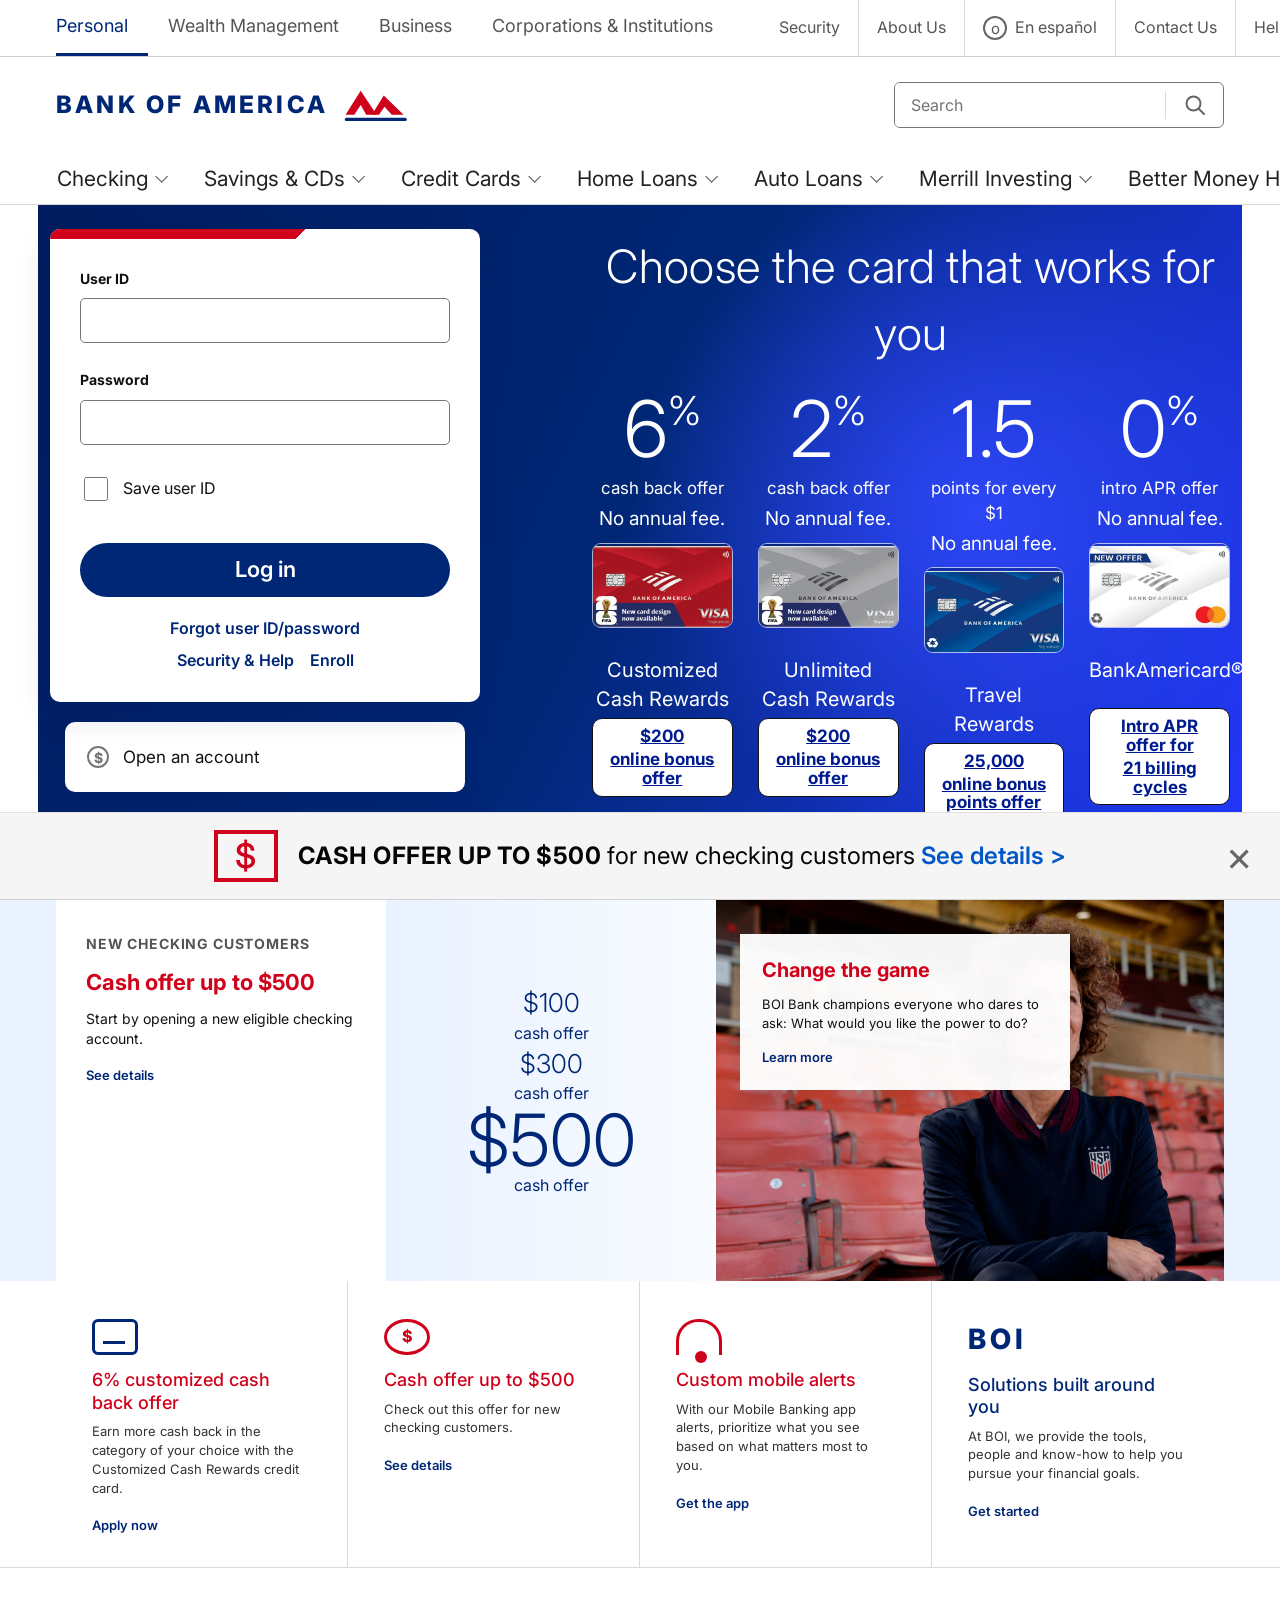
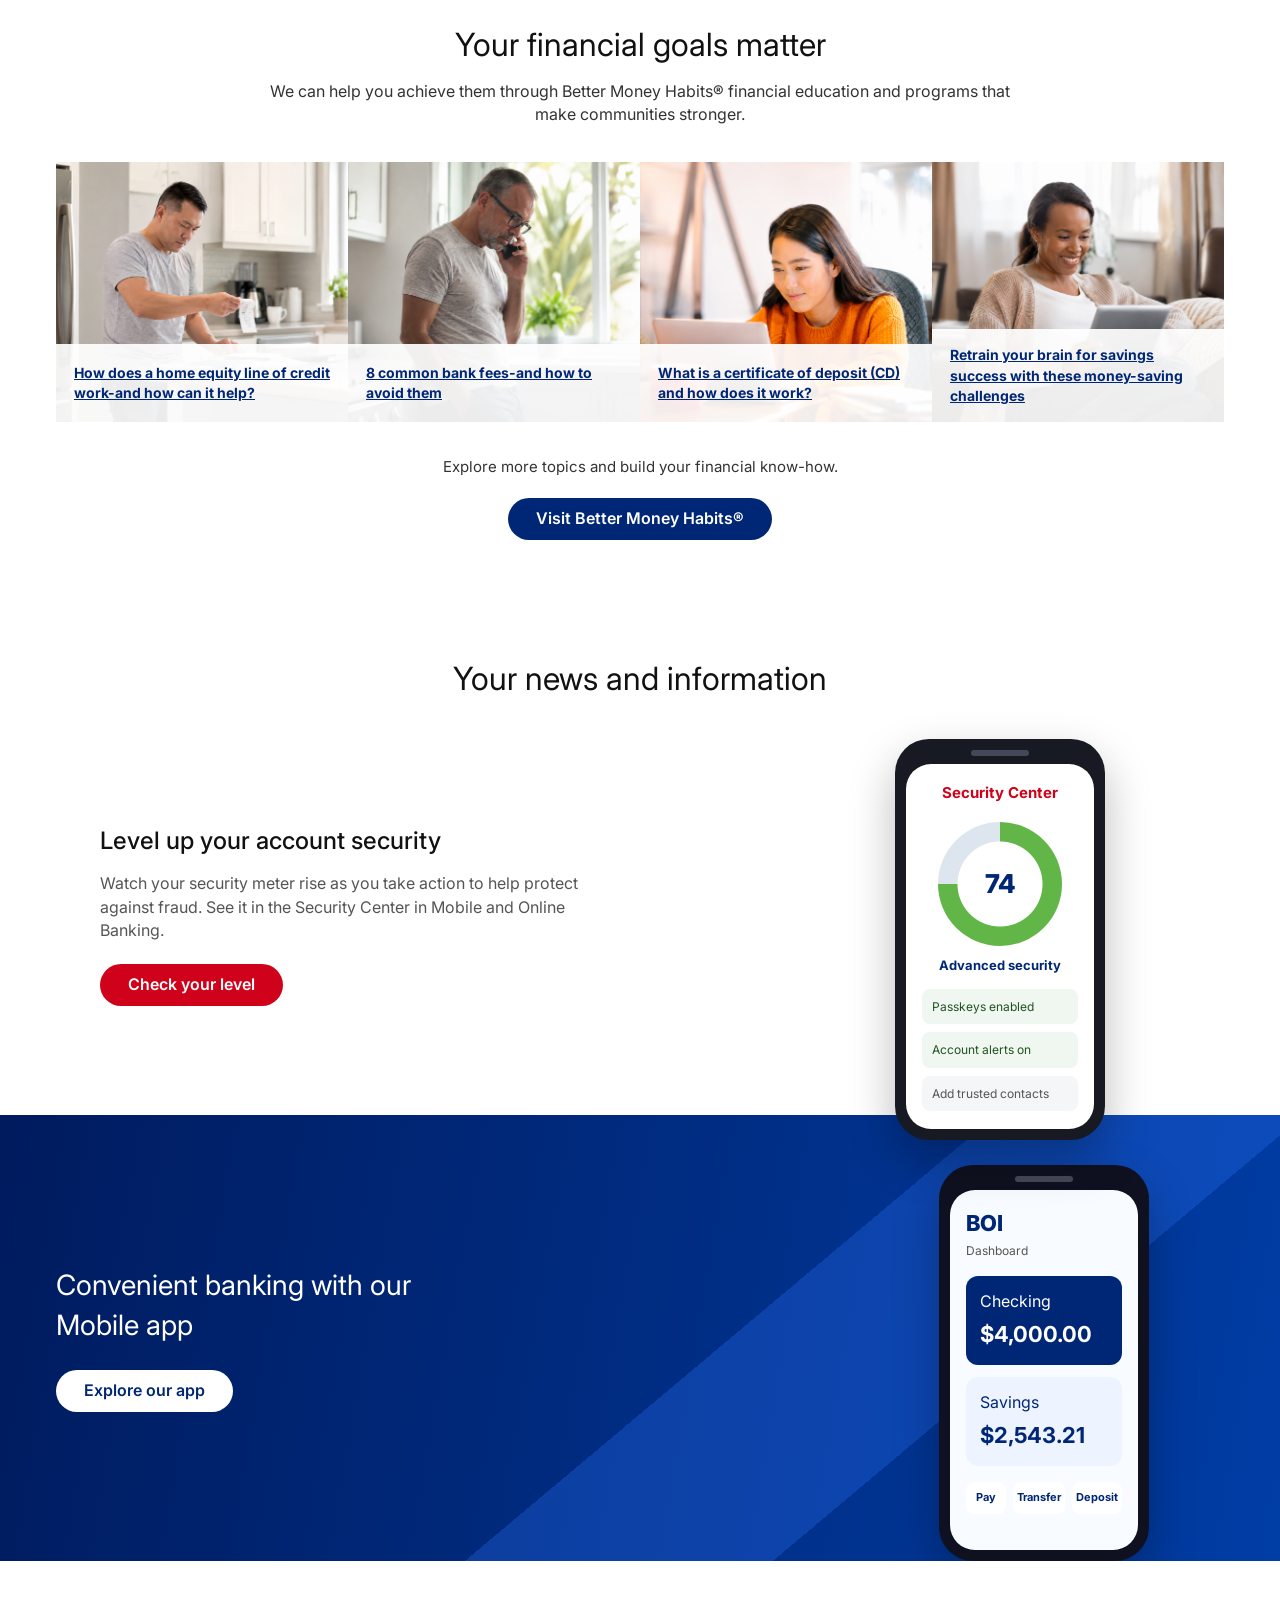
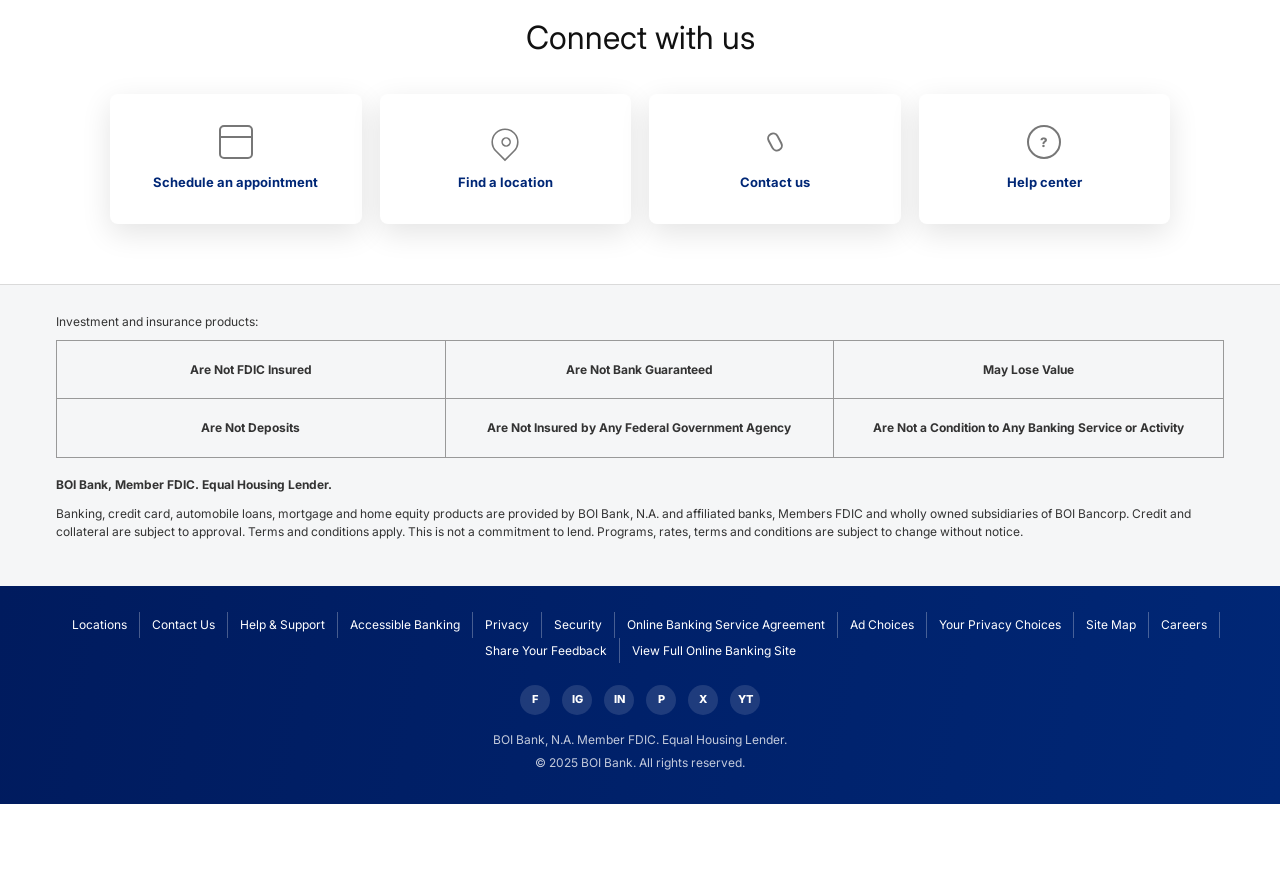
==== commit 75b8deba: "Update header logo alignment" ====
--- a/index.html
+++ b/index.html
@@ -41,10 +41,10 @@
     <div class="shell header-main">
       <a class="brand" href="#" aria-label="BOI Bank home">
         <span class="brand-mark" aria-hidden="true">
-          <svg viewBox="0 0 64 42" role="img">
-            <path d="M6 36 22 7l11 20 8-14 17 23h-9L42 25l-8 14-12-21L15 36z" fill="#D0021B"/>
-            <path d="M14 36h14l-7-13zM35 36h18L42 21z" fill="#002776"/>
-            <path d="M3 39h58" stroke="#002776" stroke-width="3" stroke-linecap="round"/>
+          <svg viewBox="0 0 88 48" role="img">
+            <path d="M7 36 26 6l20 30H33L26 24l-8 12z" fill="#D0021B"/>
+            <path d="M40 36 55 12l25 24H65L56 26l-7 10z" fill="#D0021B"/>
+            <path d="M8 42h74" stroke="#002776" stroke-width="4" stroke-linecap="round"/>
           </svg>
         </span>
         <span class="brand-text">
--- a/styles.css
+++ b/styles.css
@@ -19,6 +19,7 @@
 
 html {
   scroll-behavior: smooth;
+  overflow-x: hidden;
 }
 
 body {
@@ -28,6 +29,7 @@
   background: var(--white);
   font-family: var(--font);
   line-height: 1.45;
+  overflow-x: hidden;
 }
 
 img {
@@ -185,7 +187,9 @@
 .brand {
   display: inline-flex;
   align-items: center;
-  gap: 8px;
+  flex: 0 0 auto;
+  gap: 12px;
+  min-width: max-content;
 }
 
 .brand:hover {
@@ -193,9 +197,15 @@
 }
 
 .brand-mark {
-  width: 58px;
+  width: 70px;
   order: 2;
   color: var(--primary-navy);
+}
+
+.brand-mark svg {
+  display: block;
+  width: 100%;
+  height: auto;
 }
 
 .brand-text {
@@ -208,7 +218,7 @@
 }
 
 .brand-text strong {
-  font-size: 22px;
+  font-size: 24px;
   font-weight: 800;
 }
 
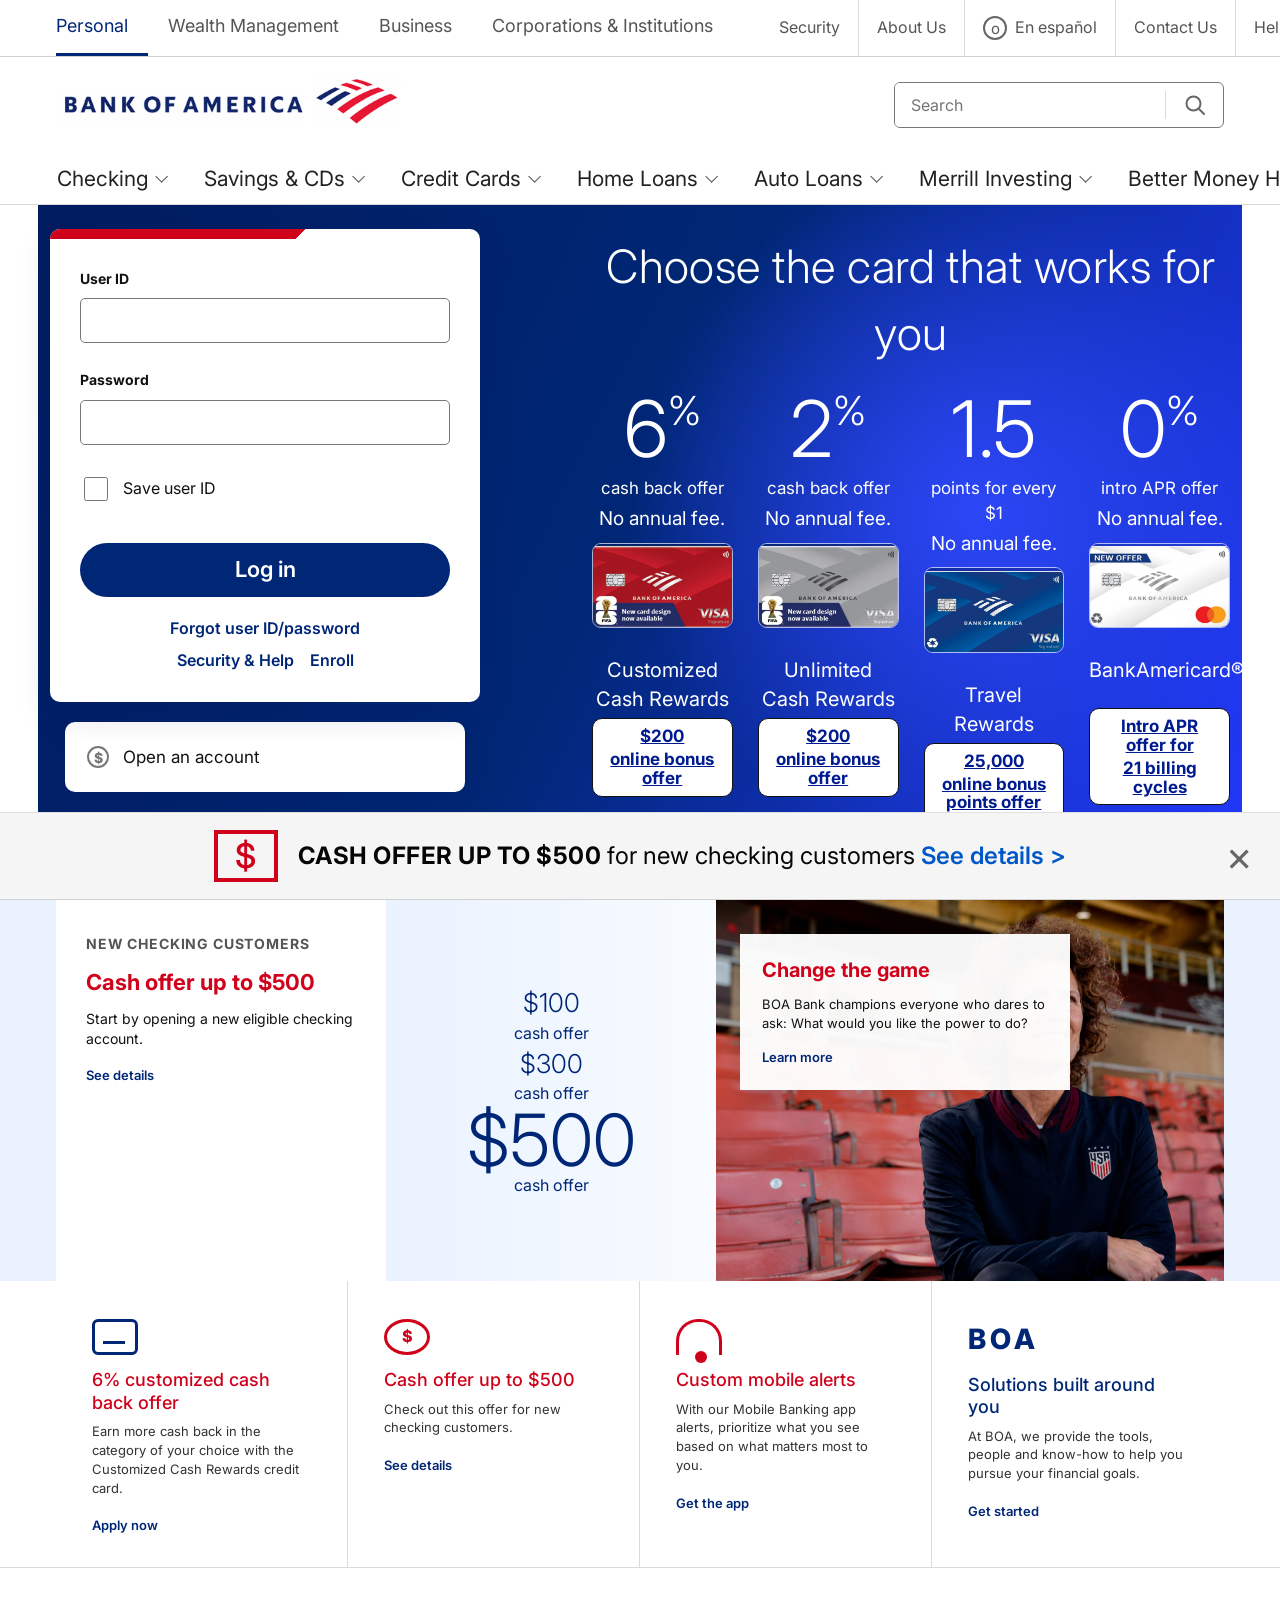
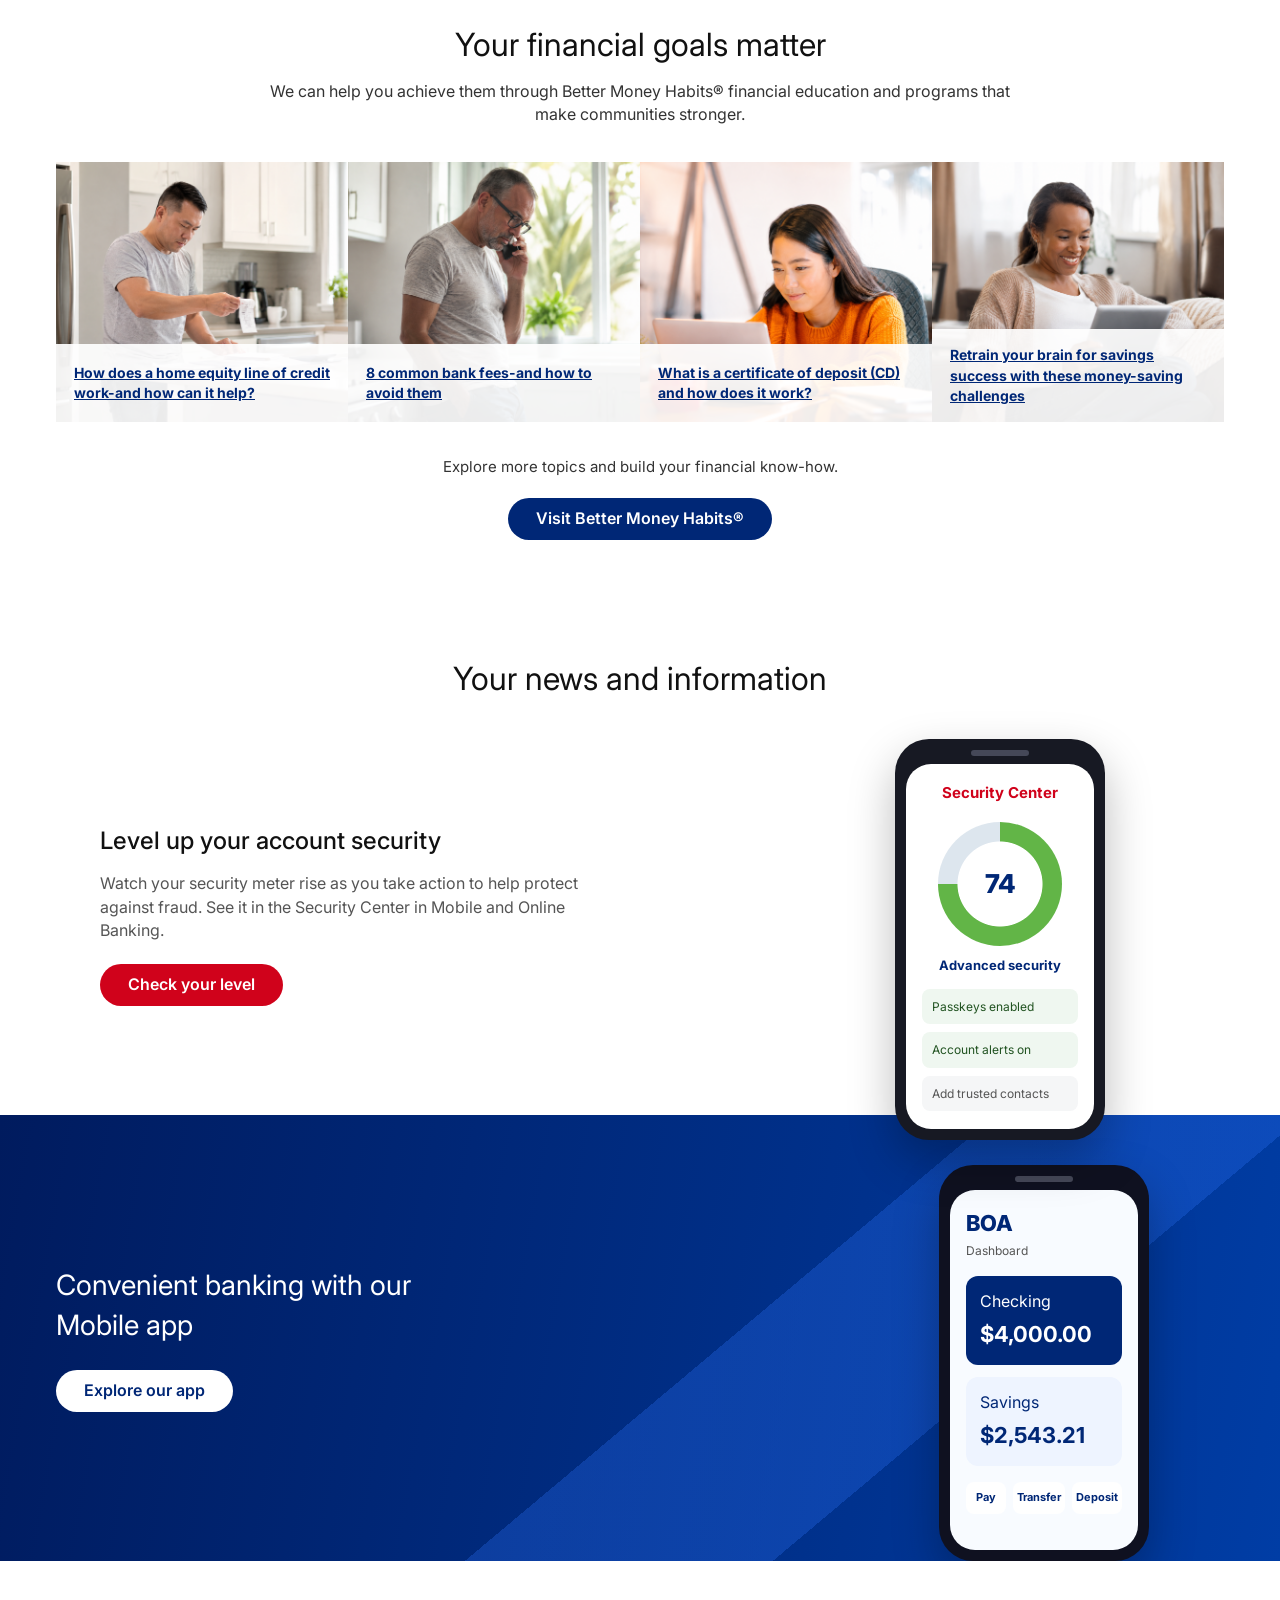
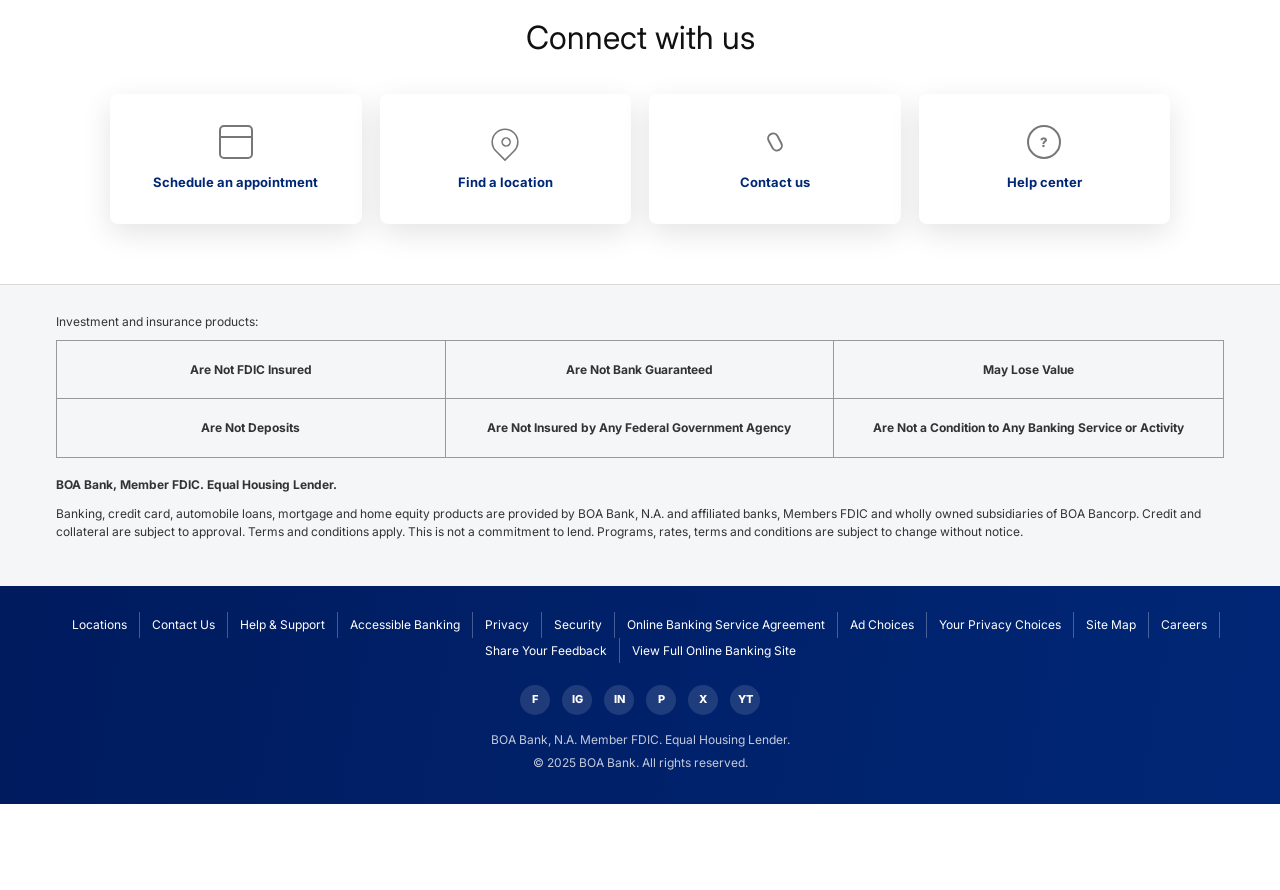
==== commit e0d82904: "Update BOA branding and logo assets" ====
--- a/index.html
+++ b/index.html
@@ -4,7 +4,8 @@
   <meta charset="UTF-8">
   <meta name="viewport" content="width=device-width, initial-scale=1.0">
   <title>Bank of America</title>
-  <link rel="icon" href="favicon.svg" type="image/svg+xml">
+  <link rel="icon" href="assets/images/bank-of-america-logo.png" type="image/png">
+  <link rel="apple-touch-icon" href="assets/images/bank-of-america-logo.png">
   <link rel="preconnect" href="https://fonts.googleapis.com">
   <link rel="preconnect" href="https://fonts.gstatic.com" crossorigin>
   <link href="https://fonts.googleapis.com/css2?family=Inter:wght@300;400;500;600;700;800&display=swap" rel="stylesheet">
@@ -39,17 +40,8 @@
 
   <header class="site-header">
     <div class="shell header-main">
-      <a class="brand" href="#" aria-label="BOI Bank home">
-        <span class="brand-mark" aria-hidden="true">
-          <svg viewBox="0 0 88 48" role="img">
-            <path d="M7 36 26 6l20 30H33L26 24l-8 12z" fill="#D0021B"/>
-            <path d="M40 36 55 12l25 24H65L56 26l-7 10z" fill="#D0021B"/>
-            <path d="M8 42h74" stroke="#002776" stroke-width="4" stroke-linecap="round"/>
-          </svg>
-        </span>
-        <span class="brand-text">
-          <strong>Bank of America</strong>
-        </span>
+      <a class="brand" href="#" aria-label="Bank of America home">
+        <img class="brand-logo" src="assets/images/bank-of-america-wordmark.png" alt="Bank of America">
       </a>
       <form class="search" role="search">
         <label class="sr-only" for="searchInput">Search</label>
@@ -84,7 +76,7 @@
               </section>
 
               <section class="mega-menu__links" aria-label="Checking products">
-                <article><a href="/deposits/checking/checking-accounts/">BOI Advantage Banking</a><p>Checking accounts to meet you where you are in your journey</p></article>
+                <article><a href="/deposits/checking/checking-accounts/">BOA Advantage Banking</a><p>Checking accounts to meet you where you are in your journey</p></article>
                 <article><a href="/deposits/checking/student-banking/">Banking for students and young adults</a><p>Ready to go wherever you go...</p></article>
                 <article><a href="/small-business/checking/">Business Checking</a><p>Convenient checking solutions to fit your unique business needs</p></article>
                 <h3>Learn about select offerings</h3>
@@ -123,11 +115,11 @@
                 <a href="/mobile-banking/">Mobile Banking</a>
               </section>
               <section class="mega-menu__links" aria-label="Savings products">
-                <article><a href="/deposits/savings/savings-accounts/">BOI Advantage Savings</a></article>
+                <article><a href="/deposits/savings/savings-accounts/">BOA Advantage Savings</a></article>
                 <article><a href="/deposits/cds/">CDs</a></article>
                 <article><a href="/deposits/iras/">IRAs</a></article>
                 <h3>Learn about select offerings</h3>
-                <article><a href="/rewards/">BOI Rewards</a><p>Enjoy benefits that grow as your balances grow.</p></article>
+                <article><a href="/rewards/">BOA Rewards</a><p>Enjoy benefits that grow as your balances grow.</p></article>
                 <article><a href="/signature-services/">Signature Services</a><p>Get help with estate services, account changes and power of attorney.</p></article>
               </section>
               <aside class="mega-menu__aside" aria-label="Savings offers">
@@ -230,7 +222,7 @@
               <section class="mega-menu__column" aria-label="Explore auto loans">
                 <h3>Explore auto loans</h3>
                 <article><a href="/auto-loans/">Auto purchase loans</a><p>Competitive rates on dealer purchase loans</p></article>
-                <article><a href="/auto-loans/prequalification/">Auto loan prequalification</a><p>For customers with a BOI login with no credit score impact</p></article>
+                <article><a href="/auto-loans/prequalification/">Auto loan prequalification</a><p>For customers with a BOA login with no credit score impact</p></article>
                 <article><a href="/auto-loans/electric-vehicle/">Ready for an electric vehicle?</a><p>Resources for driving towards a cleaner tomorrow</p></article>
                 <h3>Manage requests</h3>
                 <a href="/auto-loans/application-status/">Check application status</a>
@@ -275,10 +267,10 @@
                 <article><a href="/investing/self-directed/">Build your own portfolio</a><p>Take advantage of flexible, easy-to-use tools with self-directed investing</p></article>
                 <article><a href="/investing/guided/">Get a professionally managed portfolio</a><p>Investment professionals design and manage a portfolio aligned to your goals</p></article>
                 <article><a href="/investing/advisor/">Work with a dedicated advisor</a><p>Get one-on-one guidance and develop a comprehensive strategy</p></article>
-                <article><a href="/rewards/">BOI Rewards</a><p>Your deposits and investing balances get you more with BOI Rewards</p></article>
+                <article><a href="/rewards/">BOA Rewards</a><p>Your deposits and investing balances get you more with BOA Rewards</p></article>
                 <article><a href="/investing/compare/">Compare ways to invest</a></article>
                 <h3>Learn about customized solutions</h3>
-                <article><a href="/private-bank/">BOI Private Bank</a><p>Get help managing the complexities of substantial wealth</p></article>
+                <article><a href="/private-bank/">BOA Private Bank</a><p>Get help managing the complexities of substantial wealth</p></article>
               </section>
               <aside class="mega-menu__aside" aria-label="Investing support">
                 <div class="mega-info-card">
@@ -449,7 +441,7 @@
           <img src="images/coach-stadium.png" alt="Female coach in a stadium">
           <div class="story-box">
             <h2>Change the game</h2>
-            <p>BOI Bank champions everyone who dares to ask: What would you like the power to do?</p>
+            <p>BOA Bank champions everyone who dares to ask: What would you like the power to do?</p>
             <a href="#">Learn more</a>
           </div>
         </article>
@@ -477,9 +469,9 @@
           <a href="#">Get the app</a>
         </article>
         <article class="feature-item feature-item--brand">
-          <div class="mini-brand" aria-hidden="true">BOI</div>
+          <div class="mini-brand" aria-hidden="true">BOA</div>
           <h2>Solutions built around you</h2>
-          <p>At BOI, we provide the tools, people and know-how to help you pursue your financial goals.</p>
+          <p>At BOA, we provide the tools, people and know-how to help you pursue your financial goals.</p>
           <a href="#">Get started</a>
         </article>
       </div>
@@ -544,10 +536,10 @@
           <h2>Convenient banking with our Mobile app</h2>
           <a class="pill-button pill-button--white" href="#">Explore our app</a>
         </div>
-        <div class="phone phone--app" aria-label="BOI mobile banking app mockup" role="img">
+        <div class="phone phone--app" aria-label="BOA mobile banking app mockup" role="img">
           <div class="phone__speaker"></div>
           <div class="phone__screen">
-            <p class="app-bank">BOI</p>
+            <p class="app-bank">BOA</p>
             <p class="app-small">Dashboard</p>
             <div class="balance-card">
               <span>Checking</span>
@@ -588,8 +580,8 @@
           <strong>Are Not Insured by Any Federal Government Agency</strong>
           <strong>Are Not a Condition to Any Banking Service or Activity</strong>
         </div>
-        <p><strong>BOI Bank, Member FDIC. Equal Housing Lender.</strong></p>
-        <p>Banking, credit card, automobile loans, mortgage and home equity products are provided by BOI Bank, N.A. and affiliated banks, Members FDIC and wholly owned subsidiaries of BOI Bancorp. Credit and collateral are subject to approval. Terms and conditions apply. This is not a commitment to lend. Programs, rates, terms and conditions are subject to change without notice.</p>
+        <p><strong>BOA Bank, Member FDIC. Equal Housing Lender.</strong></p>
+        <p>Banking, credit card, automobile loans, mortgage and home equity products are provided by BOA Bank, N.A. and affiliated banks, Members FDIC and wholly owned subsidiaries of BOA Bancorp. Credit and collateral are subject to approval. Terms and conditions apply. This is not a commitment to lend. Programs, rates, terms and conditions are subject to change without notice.</p>
       </div>
     </section>
   </main>
@@ -619,8 +611,8 @@
         <a href="#" aria-label="X">x</a>
         <a href="#" aria-label="YouTube">yt</a>
       </div>
-      <p>BOI Bank, N.A. Member FDIC. Equal Housing Lender.</p>
-      <p>&copy; 2025 BOI Bank. All rights reserved.</p>
+      <p>BOA Bank, N.A. Member FDIC. Equal Housing Lender.</p>
+      <p>&copy; 2025 BOA Bank. All rights reserved.</p>
     </div>
   </footer>
 
--- a/styles.css
+++ b/styles.css
@@ -188,12 +188,19 @@
   display: inline-flex;
   align-items: center;
   flex: 0 0 auto;
-  gap: 12px;
+  gap: 0;
   min-width: max-content;
 }
 
 .brand:hover {
   text-decoration: none;
+}
+
+.brand-logo {
+  display: block;
+  width: 360px;
+  max-width: 42vw;
+  height: auto;
 }
 
 .brand-mark {
@@ -2008,6 +2015,11 @@
     font-size: 22px;
   }
 
+  .brand-logo {
+    width: 260px;
+    max-width: 68vw;
+  }
+
   .header-main {
     min-height: 74px;
   }
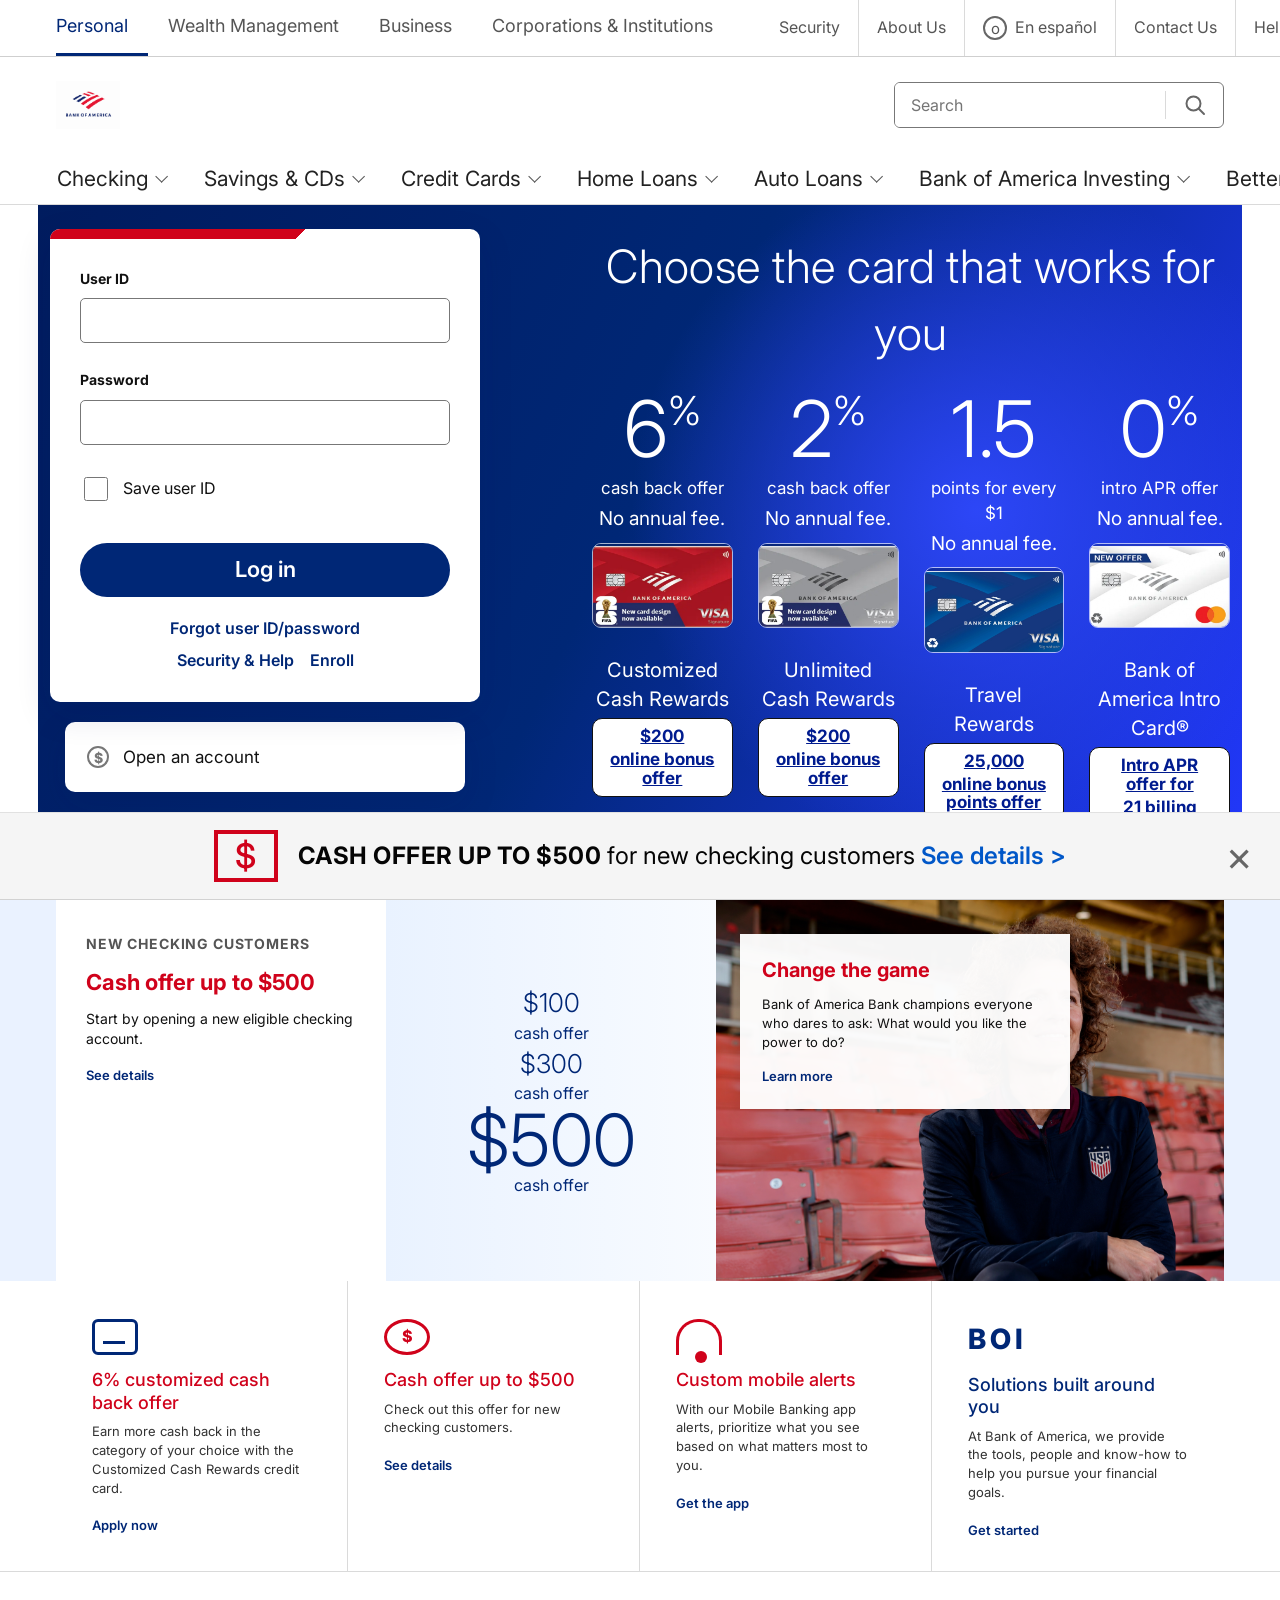
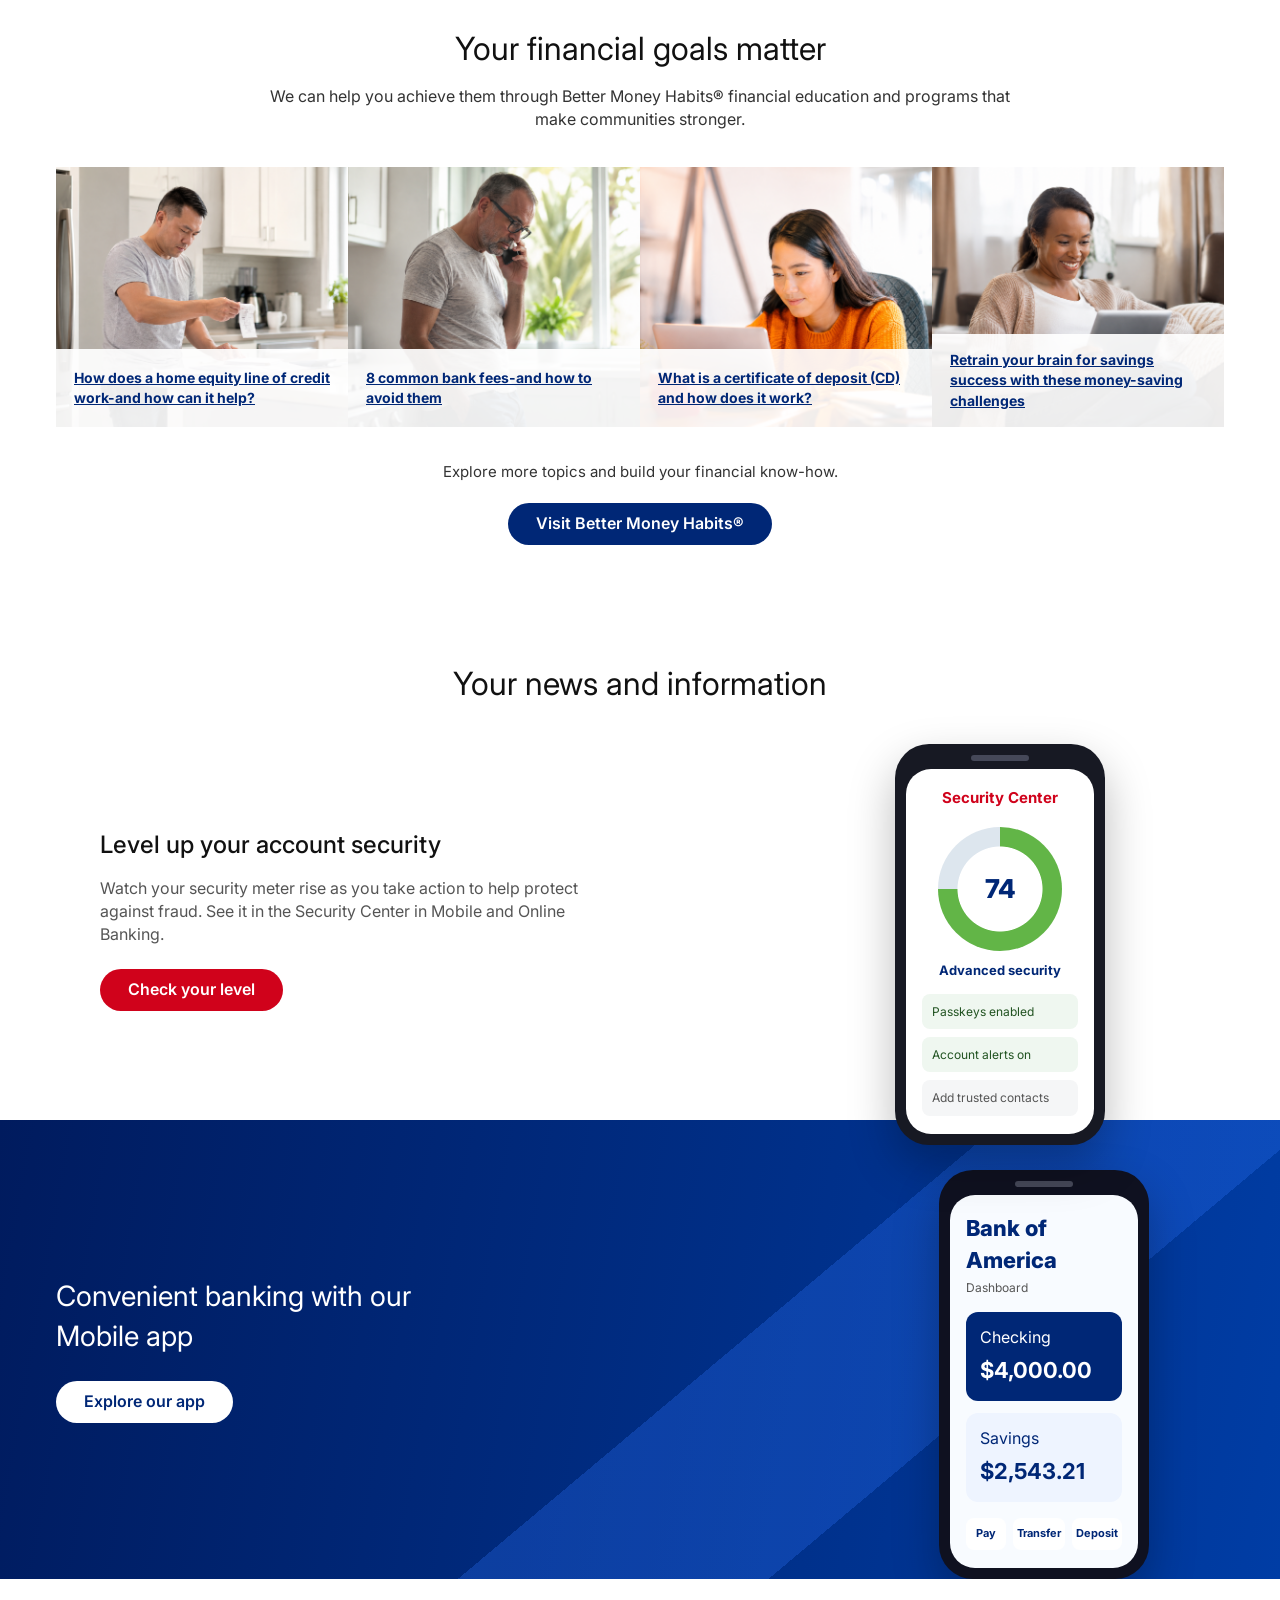
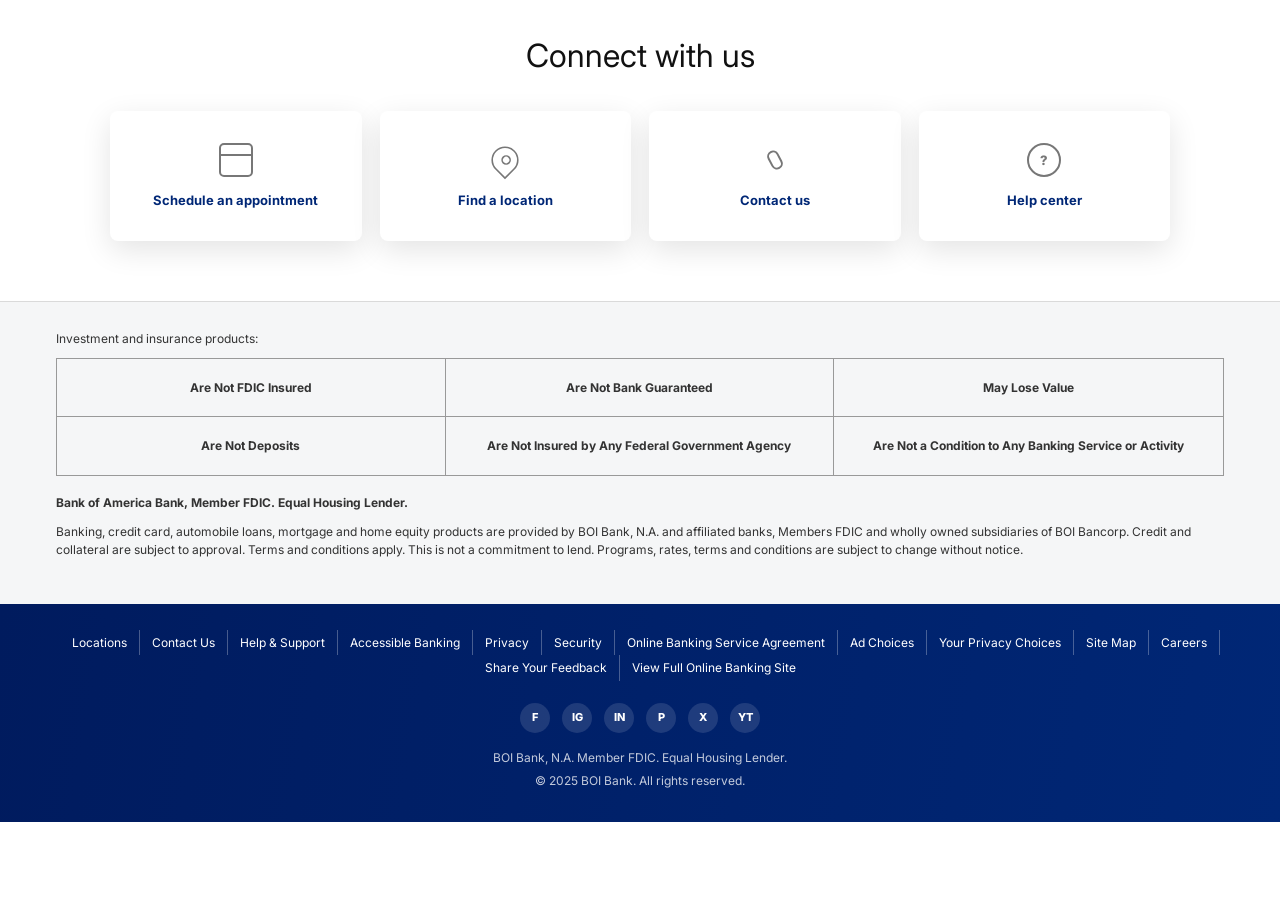
==== commit 9681dfe9: "Add dashboard, open account pages and update core files Co-Authored-By: Claude Sonnet 4.6 <noreply@a" ====
--- a/index.html
+++ b/index.html
@@ -4,12 +4,11 @@
   <meta charset="UTF-8">
   <meta name="viewport" content="width=device-width, initial-scale=1.0">
   <title>Bank of America</title>
-  <link rel="icon" href="assets/images/bank-of-america-logo.png" type="image/png">
-  <link rel="apple-touch-icon" href="assets/images/bank-of-america-logo.png">
   <link rel="preconnect" href="https://fonts.googleapis.com">
   <link rel="preconnect" href="https://fonts.gstatic.com" crossorigin>
   <link href="https://fonts.googleapis.com/css2?family=Inter:wght@300;400;500;600;700;800&display=swap" rel="stylesheet">
   <link rel="stylesheet" href="styles.css">
+  <link rel="icon" type="image/png" href="assets/images/bank-of-america-logo.png">
 </head>
 <body>
   <div class="fdic-strip">
@@ -41,7 +40,9 @@
   <header class="site-header">
     <div class="shell header-main">
       <a class="brand" href="#" aria-label="Bank of America home">
-        <img class="brand-logo" src="assets/images/bank-of-america-wordmark.png" alt="Bank of America">
+        <img src="assets/images/bank-of-america-logo.png"
+             alt="Bank of America"
+             class="brand-logo-img">
       </a>
       <form class="search" role="search">
         <label class="sr-only" for="searchInput">Search</label>
@@ -53,9 +54,9 @@
           </svg>
         </button>
       </form>
-      <button class="menu-toggle" type="button" aria-expanded="false" aria-controls="mobileMenuDrawer">
+      <button class="menu-toggle" type="button" aria-expanded="false" aria-controls="primaryNav">
         <span></span><span></span><span></span>
-        <span class="sr-only">Open menu</span>
+        <span class="sr-only">Menu</span>
       </button>
     </div>
     <nav class="primary-nav" id="primaryNav" aria-label="Primary navigation">
@@ -76,7 +77,7 @@
               </section>
 
               <section class="mega-menu__links" aria-label="Checking products">
-                <article><a href="/deposits/checking/checking-accounts/">BOA Advantage Banking</a><p>Checking accounts to meet you where you are in your journey</p></article>
+                <article><a href="/deposits/checking/checking-accounts/">Bank of America Advantage Banking</a><p>Checking accounts to meet you where you are in your journey</p></article>
                 <article><a href="/deposits/checking/student-banking/">Banking for students and young adults</a><p>Ready to go wherever you go...</p></article>
                 <article><a href="/small-business/checking/">Business Checking</a><p>Convenient checking solutions to fit your unique business needs</p></article>
                 <h3>Learn about select offerings</h3>
@@ -115,11 +116,11 @@
                 <a href="/mobile-banking/">Mobile Banking</a>
               </section>
               <section class="mega-menu__links" aria-label="Savings products">
-                <article><a href="/deposits/savings/savings-accounts/">BOA Advantage Savings</a></article>
+                <article><a href="/deposits/savings/savings-accounts/">Bank of America Advantage Savings</a></article>
                 <article><a href="/deposits/cds/">CDs</a></article>
                 <article><a href="/deposits/iras/">IRAs</a></article>
                 <h3>Learn about select offerings</h3>
-                <article><a href="/rewards/">BOA Rewards</a><p>Enjoy benefits that grow as your balances grow.</p></article>
+                <article><a href="/rewards/">Bank of America Rewards</a><p>Enjoy benefits that grow as your balances grow.</p></article>
                 <article><a href="/signature-services/">Signature Services</a><p>Get help with estate services, account changes and power of attorney.</p></article>
               </section>
               <aside class="mega-menu__aside" aria-label="Savings offers">
@@ -222,7 +223,7 @@
               <section class="mega-menu__column" aria-label="Explore auto loans">
                 <h3>Explore auto loans</h3>
                 <article><a href="/auto-loans/">Auto purchase loans</a><p>Competitive rates on dealer purchase loans</p></article>
-                <article><a href="/auto-loans/prequalification/">Auto loan prequalification</a><p>For customers with a BOA login with no credit score impact</p></article>
+                <article><a href="/auto-loans/prequalification/">Auto loan prequalification</a><p>For customers with a BOI login with no credit score impact</p></article>
                 <article><a href="/auto-loans/electric-vehicle/">Ready for an electric vehicle?</a><p>Resources for driving towards a cleaner tomorrow</p></article>
                 <h3>Manage requests</h3>
                 <a href="/auto-loans/application-status/">Check application status</a>
@@ -254,12 +255,12 @@
 
         <div class="primary-nav__item">
           <button class="primary-nav__trigger" type="button" aria-expanded="false" aria-controls="investingMega">
-            Merrill Investing <span class="nav-chevron" aria-hidden="true"></span>
+            Bank of America Investing <span class="nav-chevron" aria-hidden="true"></span>
           </button>
           <div class="mega-menu mega-menu--investing" id="investingMega">
             <div class="shell mega-menu__inner">
               <section class="mega-menu__intro" aria-label="Investing overview">
-                <div class="investment-brand">Merrill <span>Investing Services</span></div>
+                <div class="investment-brand">Bank of America <span>Investing Services</span></div>
                 <h2>Reinventing what it means to be a confident investor</h2>
                 <a class="mega-cta" href="/investing/">Get started</a>
               </section>
@@ -267,14 +268,14 @@
                 <article><a href="/investing/self-directed/">Build your own portfolio</a><p>Take advantage of flexible, easy-to-use tools with self-directed investing</p></article>
                 <article><a href="/investing/guided/">Get a professionally managed portfolio</a><p>Investment professionals design and manage a portfolio aligned to your goals</p></article>
                 <article><a href="/investing/advisor/">Work with a dedicated advisor</a><p>Get one-on-one guidance and develop a comprehensive strategy</p></article>
-                <article><a href="/rewards/">BOA Rewards</a><p>Your deposits and investing balances get you more with BOA Rewards</p></article>
+                <article><a href="/rewards/">Bank of America Rewards</a><p>Your deposits and investing balances get you more with BOI Rewards</p></article>
                 <article><a href="/investing/compare/">Compare ways to invest</a></article>
                 <h3>Learn about customized solutions</h3>
-                <article><a href="/private-bank/">BOA Private Bank</a><p>Get help managing the complexities of substantial wealth</p></article>
+                <article><a href="/private-bank/">Bank of America Private Bank</a><p>Get help managing the complexities of substantial wealth</p></article>
               </section>
               <aside class="mega-menu__aside" aria-label="Investing support">
                 <div class="mega-info-card">
-                  <h3>Merrill Investing</h3>
+                  <h3>Bank of America Investing</h3>
                   <div class="mega-invest-art" aria-hidden="true"></div>
                   <a href="/investing/retirement/">Start investing for retirement</a>
                 </div>
@@ -321,32 +322,6 @@
         </div>
       </div>
     </nav>
-    <div class="mobile-menu-overlay" data-mobile-menu-close></div>
-    <aside class="mobile-menu-drawer" id="mobileMenuDrawer" aria-labelledby="mobileMenuTitle" aria-hidden="true">
-      <div class="mobile-menu__header">
-        <h2 id="mobileMenuTitle">Menu</h2>
-        <button class="mobile-menu__close" type="button" aria-label="Close menu" data-mobile-menu-close>&times;</button>
-      </div>
-      <nav class="mobile-menu__links" aria-label="Mobile menu">
-        <a href="/auth/enroll/enroll-entry/">Enroll</a>
-        <a href="/secure-mycommunications/public/appointments/">Schedule an appointment</a>
-        <a href="/online-banking/mobile-banking/">Get the app</a>
-        <a href="https://homeloanhelp.bankofamerica.com/en/">Help with home loan payments</a>
-
-        <span class="mobile-menu__divider" aria-hidden="true"></span>
-
-        <a href="/smallbusiness/">Business</a>
-        <a href="/wealth-management/">Wealth Management</a>
-
-        <span class="mobile-menu__divider" aria-hidden="true"></span>
-
-        <a href="/en/security">Privacy &amp; Security</a>
-        <a href="/customer-service/contact-us/about-bank-of-america/">About Us</a>
-        <a href="/es/">En espa&ntilde;ol</a>
-        <a href="/customer-service/contact-us/">Contact Us</a>
-        <a href="/customer-service/">Help</a>
-      </nav>
-    </aside>
   </header>
 
   <main>
@@ -367,10 +342,10 @@
             </form>
             <div class="login-links">
               <a href="#">Forgot user ID/password</a>
-              <span><a href="#">Security &amp; Help</a> <a href="#">Enroll</a></span>
+              <span><a href="#">Security &amp; Help</a> <a href="open-account.html">Enroll</a></span>
             </div>
           </aside>
-          <a class="open-account" href="#">
+          <a class="open-account" href="open-account.html">
             <span aria-hidden="true">$</span>
             Open an account
           </a>
@@ -407,8 +382,8 @@
               <p class="rate">0<span>%</span></p>
               <p class="reward">intro APR offer</p>
               <p class="fee">No annual fee.</p>
-              <img src="images/card-white.png" alt="White BankAmericard with introductory APR offer">
-              <h2>BankAmericard&reg;</h2>
+              <img src="images/card-white.png" alt="White Bank of America card with introductory APR offer">
+              <h2>Bank of America Intro Card&reg;</h2>
               <a href="#">Intro APR offer for <strong>21 billing cycles</strong></a>
             </article>
           </div>
@@ -441,7 +416,7 @@
           <img src="images/coach-stadium.png" alt="Female coach in a stadium">
           <div class="story-box">
             <h2>Change the game</h2>
-            <p>BOA Bank champions everyone who dares to ask: What would you like the power to do?</p>
+            <p>Bank of America Bank champions everyone who dares to ask: What would you like the power to do?</p>
             <a href="#">Learn more</a>
           </div>
         </article>
@@ -469,9 +444,9 @@
           <a href="#">Get the app</a>
         </article>
         <article class="feature-item feature-item--brand">
-          <div class="mini-brand" aria-hidden="true">BOA</div>
+          <div class="mini-brand" aria-hidden="true">BOI</div>
           <h2>Solutions built around you</h2>
-          <p>At BOA, we provide the tools, people and know-how to help you pursue your financial goals.</p>
+          <p>At Bank of America, we provide the tools, people and know-how to help you pursue your financial goals.</p>
           <a href="#">Get started</a>
         </article>
       </div>
@@ -536,10 +511,10 @@
           <h2>Convenient banking with our Mobile app</h2>
           <a class="pill-button pill-button--white" href="#">Explore our app</a>
         </div>
-        <div class="phone phone--app" aria-label="BOA mobile banking app mockup" role="img">
+        <div class="phone phone--app" aria-label="BOI mobile banking app mockup" role="img">
           <div class="phone__speaker"></div>
           <div class="phone__screen">
-            <p class="app-bank">BOA</p>
+            <p class="app-bank">Bank of America</p>
             <p class="app-small">Dashboard</p>
             <div class="balance-card">
               <span>Checking</span>
@@ -580,8 +555,8 @@
           <strong>Are Not Insured by Any Federal Government Agency</strong>
           <strong>Are Not a Condition to Any Banking Service or Activity</strong>
         </div>
-        <p><strong>BOA Bank, Member FDIC. Equal Housing Lender.</strong></p>
-        <p>Banking, credit card, automobile loans, mortgage and home equity products are provided by BOA Bank, N.A. and affiliated banks, Members FDIC and wholly owned subsidiaries of BOA Bancorp. Credit and collateral are subject to approval. Terms and conditions apply. This is not a commitment to lend. Programs, rates, terms and conditions are subject to change without notice.</p>
+        <p><strong>Bank of America Bank, Member FDIC. Equal Housing Lender.</strong></p>
+        <p>Banking, credit card, automobile loans, mortgage and home equity products are provided by BOI Bank, N.A. and affiliated banks, Members FDIC and wholly owned subsidiaries of BOI Bancorp. Credit and collateral are subject to approval. Terms and conditions apply. This is not a commitment to lend. Programs, rates, terms and conditions are subject to change without notice.</p>
       </div>
     </section>
   </main>
@@ -611,8 +586,8 @@
         <a href="#" aria-label="X">x</a>
         <a href="#" aria-label="YouTube">yt</a>
       </div>
-      <p>BOA Bank, N.A. Member FDIC. Equal Housing Lender.</p>
-      <p>&copy; 2025 BOA Bank. All rights reserved.</p>
+      <p>BOI Bank, N.A. Member FDIC. Equal Housing Lender.</p>
+      <p>&copy; 2025 BOI Bank. All rights reserved.</p>
     </div>
   </footer>
 
--- a/styles.css
+++ b/styles.css
@@ -201,6 +201,14 @@
   width: 360px;
   max-width: 42vw;
   height: auto;
+}
+
+.brand-logo-img {
+  display: block;
+  height: 48px;
+  width: auto;
+  max-width: 260px;
+  object-fit: contain;
 }
 
 .brand-mark {
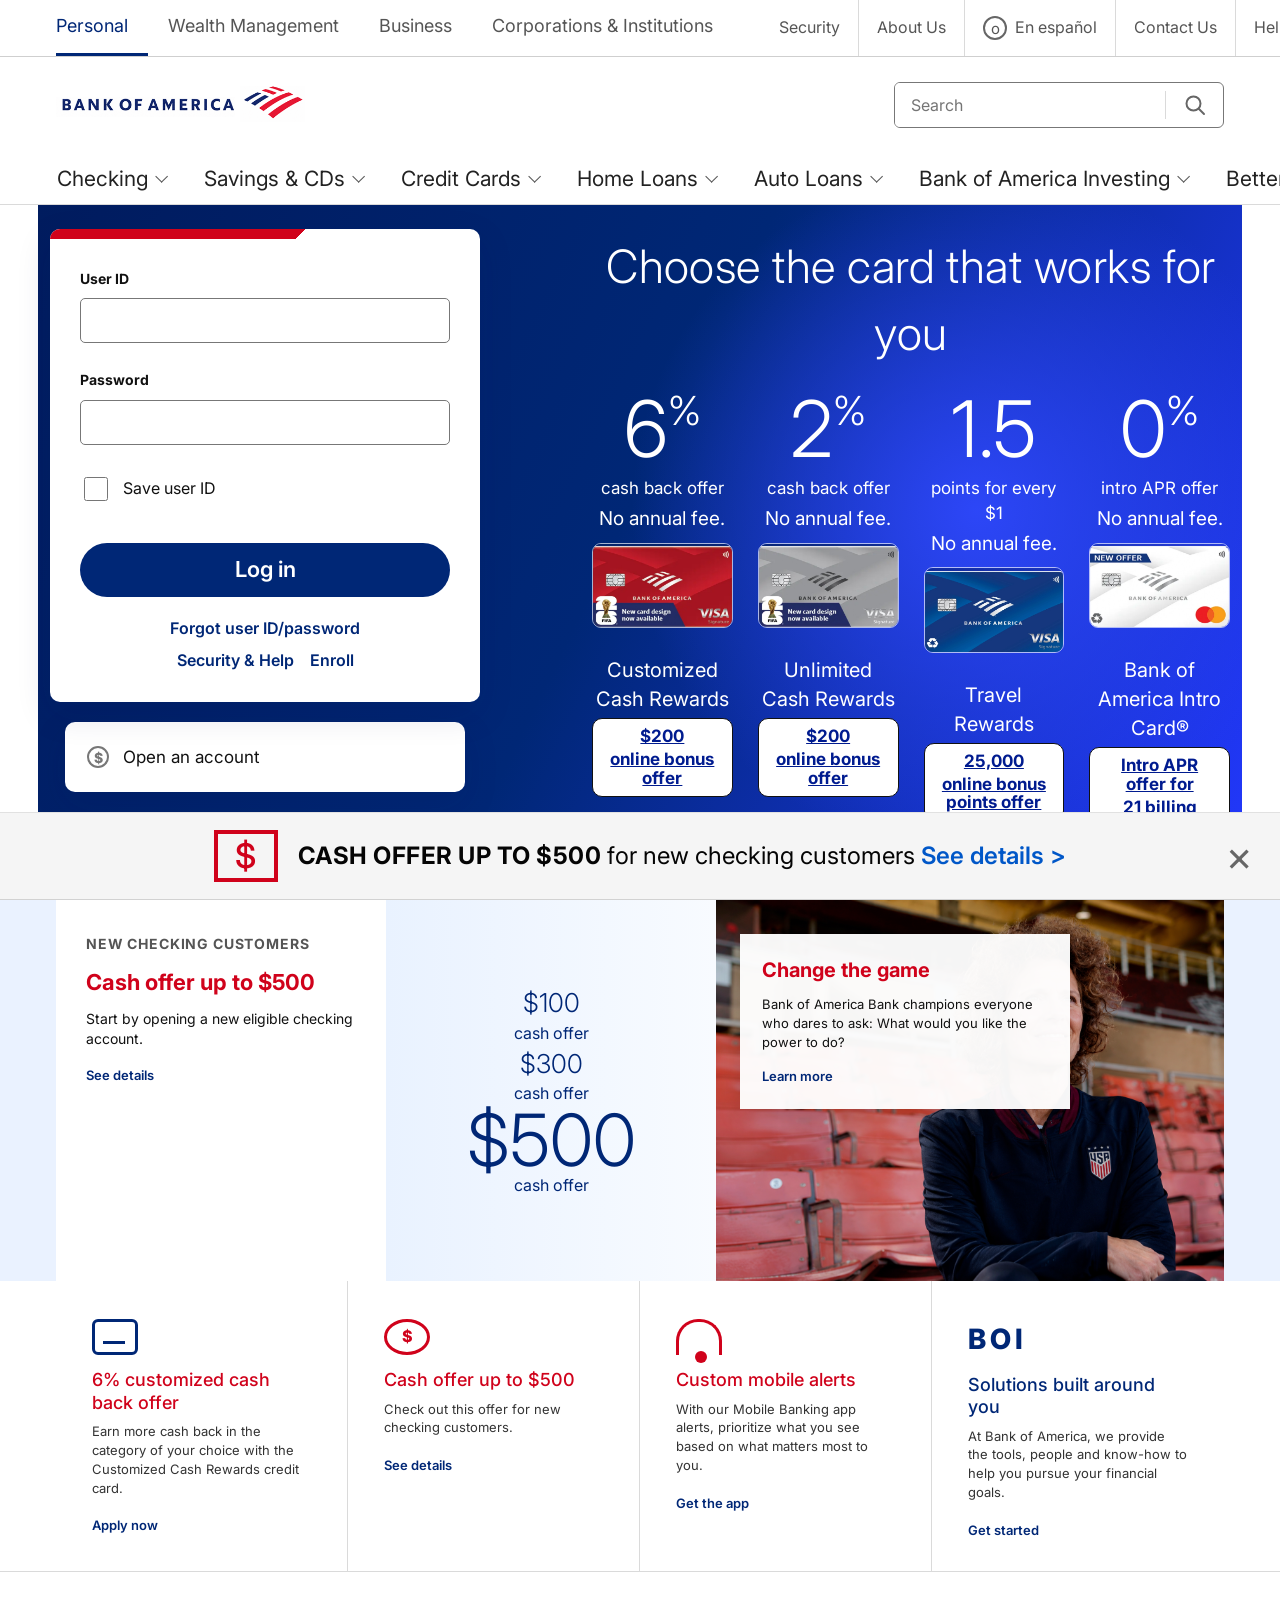
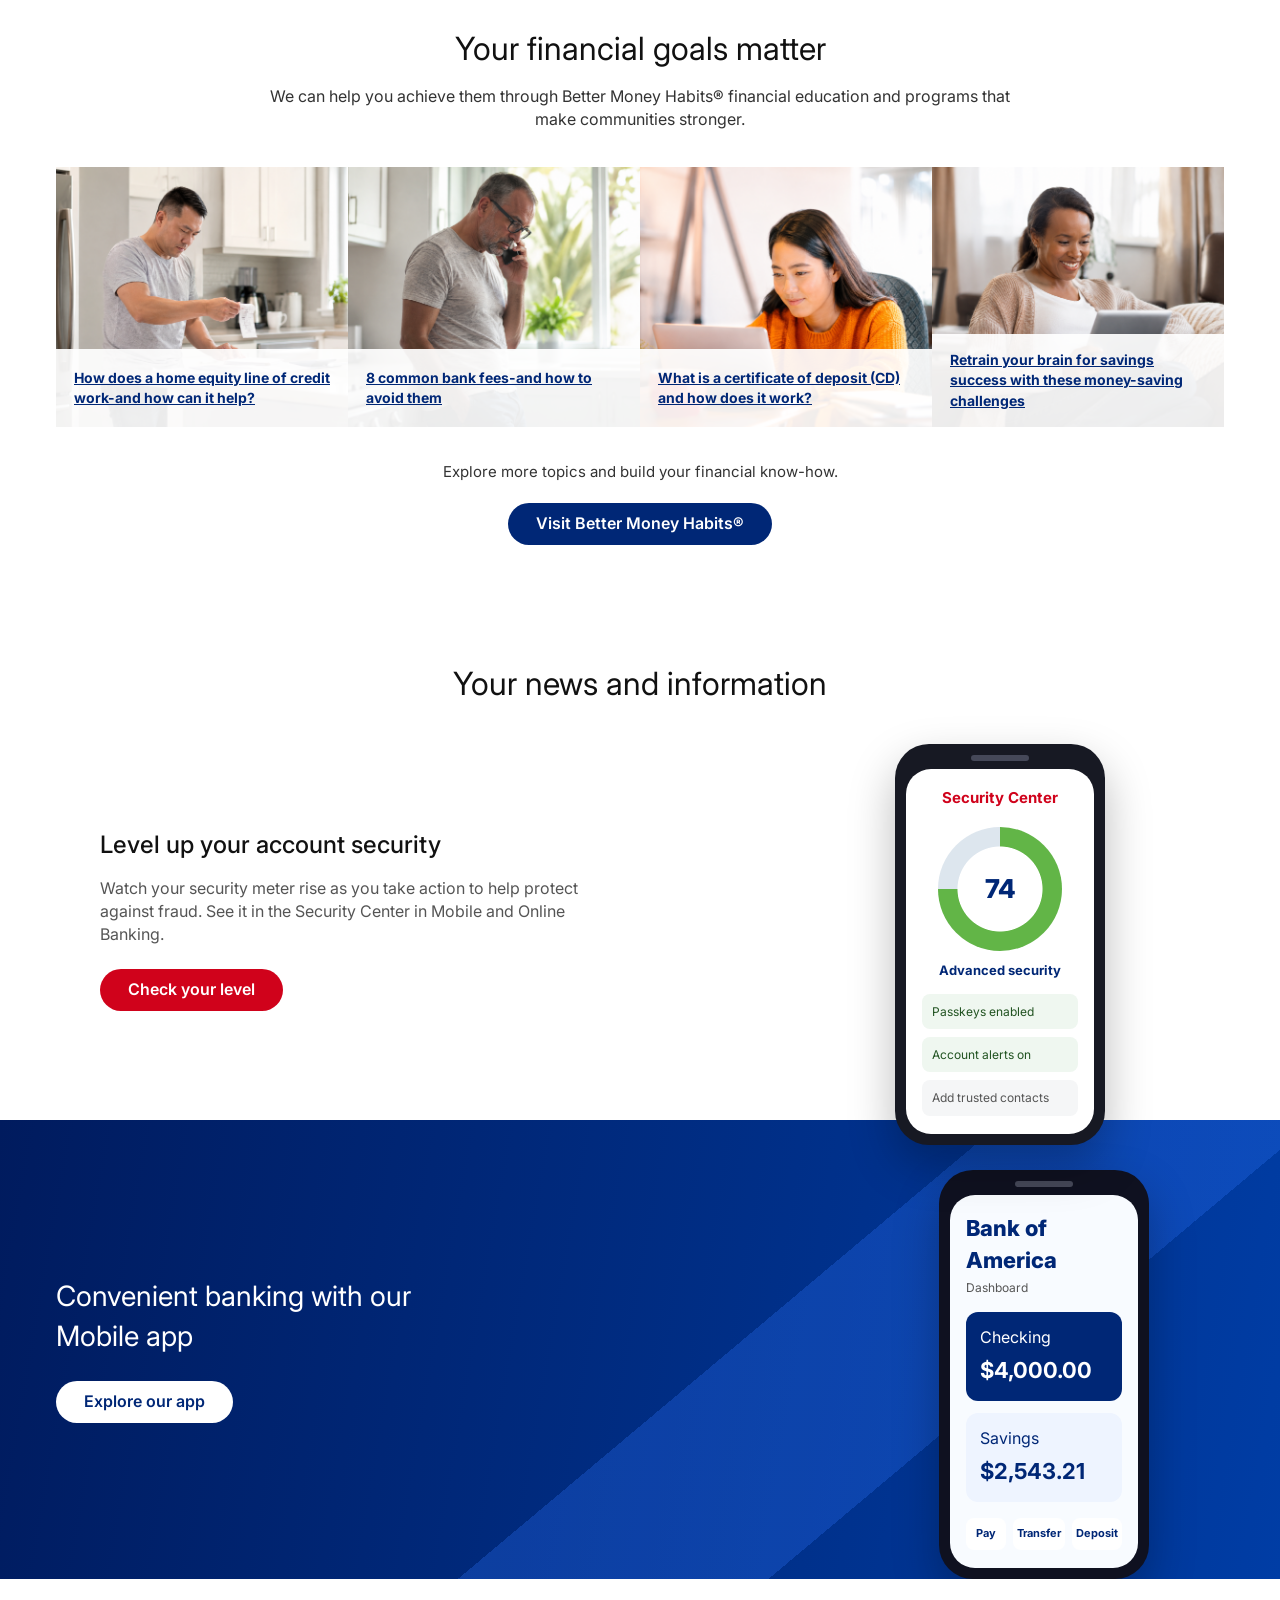
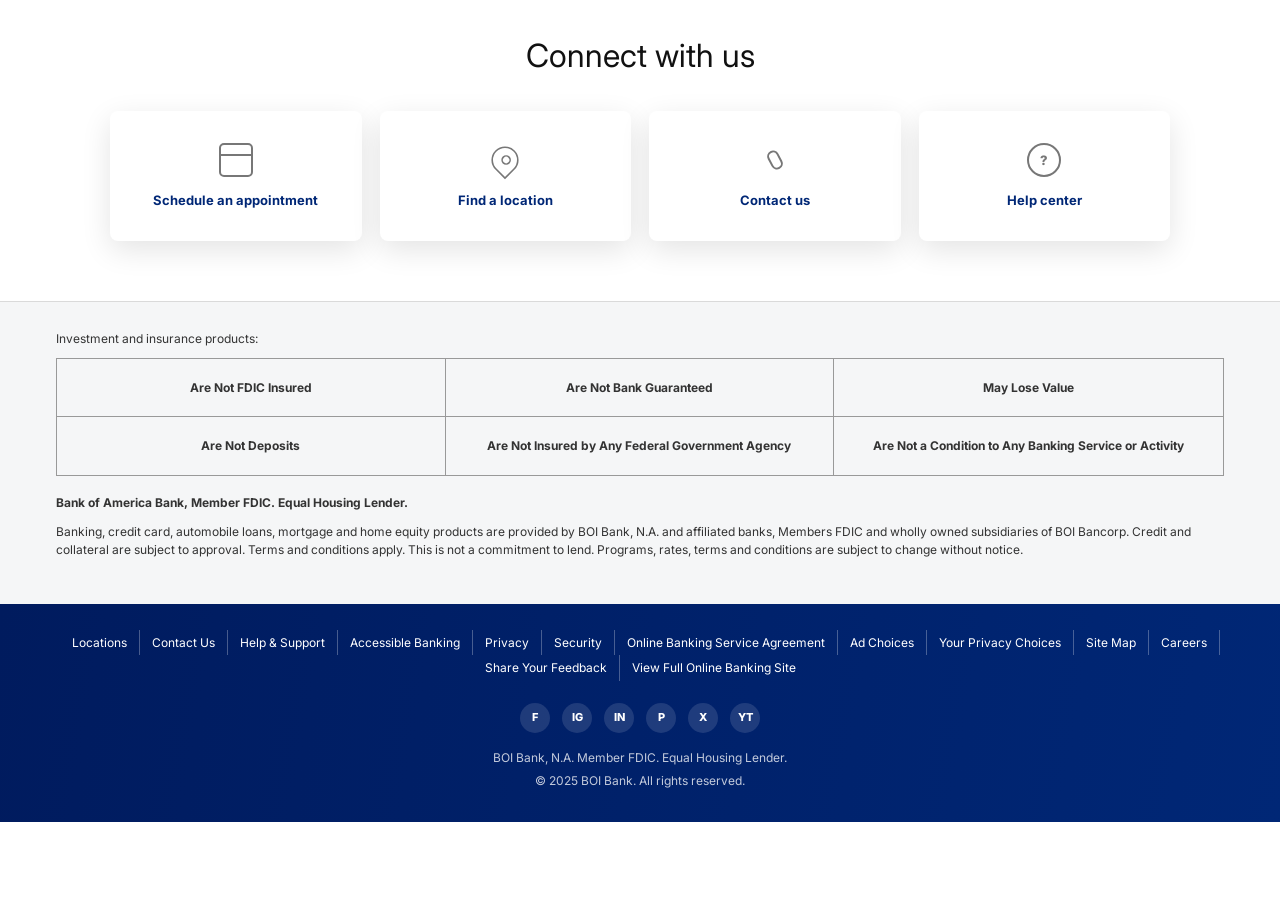
==== commit e1ec987c: "Update header logo to BOA wordmark and favicon to flag-only icon Co-Authored-By: Claude Sonnet 4.6 <" ====
--- a/index.html
+++ b/index.html
@@ -8,7 +8,7 @@
   <link rel="preconnect" href="https://fonts.gstatic.com" crossorigin>
   <link href="https://fonts.googleapis.com/css2?family=Inter:wght@300;400;500;600;700;800&display=swap" rel="stylesheet">
   <link rel="stylesheet" href="styles.css">
-  <link rel="icon" type="image/png" href="assets/images/bank-of-america-logo.png">
+  <link rel="icon" type="image/png" href="assets/images/boa-favicon.png">
 </head>
 <body>
   <div class="fdic-strip">
@@ -40,7 +40,7 @@
   <header class="site-header">
     <div class="shell header-main">
       <a class="brand" href="#" aria-label="Bank of America home">
-        <img src="assets/images/bank-of-america-logo.png"
+        <img src="assets/images/bank-of-america-wordmark.png"
              alt="Bank of America"
              class="brand-logo-img">
       </a>
--- a/styles.css
+++ b/styles.css
@@ -188,7 +188,7 @@
   display: inline-flex;
   align-items: center;
   flex: 0 0 auto;
-  gap: 0;
+  gap: 10px;
   min-width: max-content;
 }
 
@@ -209,6 +209,22 @@
   width: auto;
   max-width: 260px;
   object-fit: contain;
+}
+
+.brand-flag-only {
+  display: block;
+  width: 62px;
+  height: 36px;
+  background: url('assets/images/bank-of-america-logo.png') center top / 62px auto no-repeat;
+  flex-shrink: 0;
+}
+
+.brand-name-text {
+  font-size: 18px;
+  font-weight: 700;
+  color: var(--primary-navy);
+  white-space: nowrap;
+  letter-spacing: 0.01em;
 }
 
 .brand-mark {
@@ -1968,6 +1984,46 @@
   .legal-grid strong:nth-child(n+5) {
     border-bottom: 0;
   }
+
+  .utility-links {
+    display: none;
+  }
+
+  .audience-tabs {
+    overflow-x: auto;
+    -webkit-overflow-scrolling: touch;
+    scrollbar-width: none;
+    flex-wrap: nowrap;
+  }
+
+  .audience-tabs::-webkit-scrollbar {
+    display: none;
+  }
+
+  .story-box {
+    position: static;
+    width: 100%;
+    margin: 0;
+    box-shadow: none;
+  }
+
+  .phone--security {
+    transform: none;
+    margin: 24px auto 0;
+  }
+
+  .phone--app {
+    margin: 0 auto;
+  }
+
+  .login-card {
+    max-width: 100%;
+  }
+
+  .hero__left {
+    max-width: 480px;
+    margin: 0 auto;
+  }
 }
 
 @media (max-width: 620px) {
@@ -2083,4 +2139,101 @@
     right: 10px;
     font-size: 30px;
   }
-}
+
+  .audience-bar {
+    display: none;
+  }
+
+  .open-account {
+    width: 100%;
+    max-width: none;
+    margin-left: 0;
+  }
+
+  .rate {
+    font-size: 42px;
+  }
+
+  .rate span {
+    font-size: 24px;
+  }
+
+  .hero__cards h1 {
+    font-size: 26px;
+  }
+
+  .card-offer h2 {
+    font-size: 16px;
+    min-height: 40px;
+    margin: 14px 0 4px;
+  }
+
+  .card-offer a {
+    font-size: 14px;
+    min-height: 54px;
+  }
+
+  .phone--security,
+  .phone--app {
+    width: 180px;
+  }
+
+  .phone--security {
+    transform: none;
+    margin: 16px auto 0;
+  }
+
+  body {
+    padding-bottom: 76px;
+  }
+
+  .section-heading h2,
+  .security-news h2,
+  .connect h2 {
+    font-size: 26px;
+  }
+
+  .goals {
+    padding: 36px 0 48px;
+  }
+
+  .security-news {
+    padding: 32px 0 0;
+  }
+
+  .connect {
+    padding: 36px 0 40px;
+  }
+
+  .feature-item {
+    padding: 24px 20px;
+  }
+}
+
+@media (max-width: 400px) {
+  .offer-grid {
+    gap: 16px;
+  }
+
+  .rate {
+    font-size: 36px;
+  }
+
+  .rate span {
+    font-size: 20px;
+  }
+
+  .reward,
+  .fee {
+    font-size: 14px;
+  }
+
+  .brand-logo {
+    width: 200px;
+  }
+
+  .hero__inner {
+    gap: 24px;
+    padding: 16px 0;
+  }
+}
